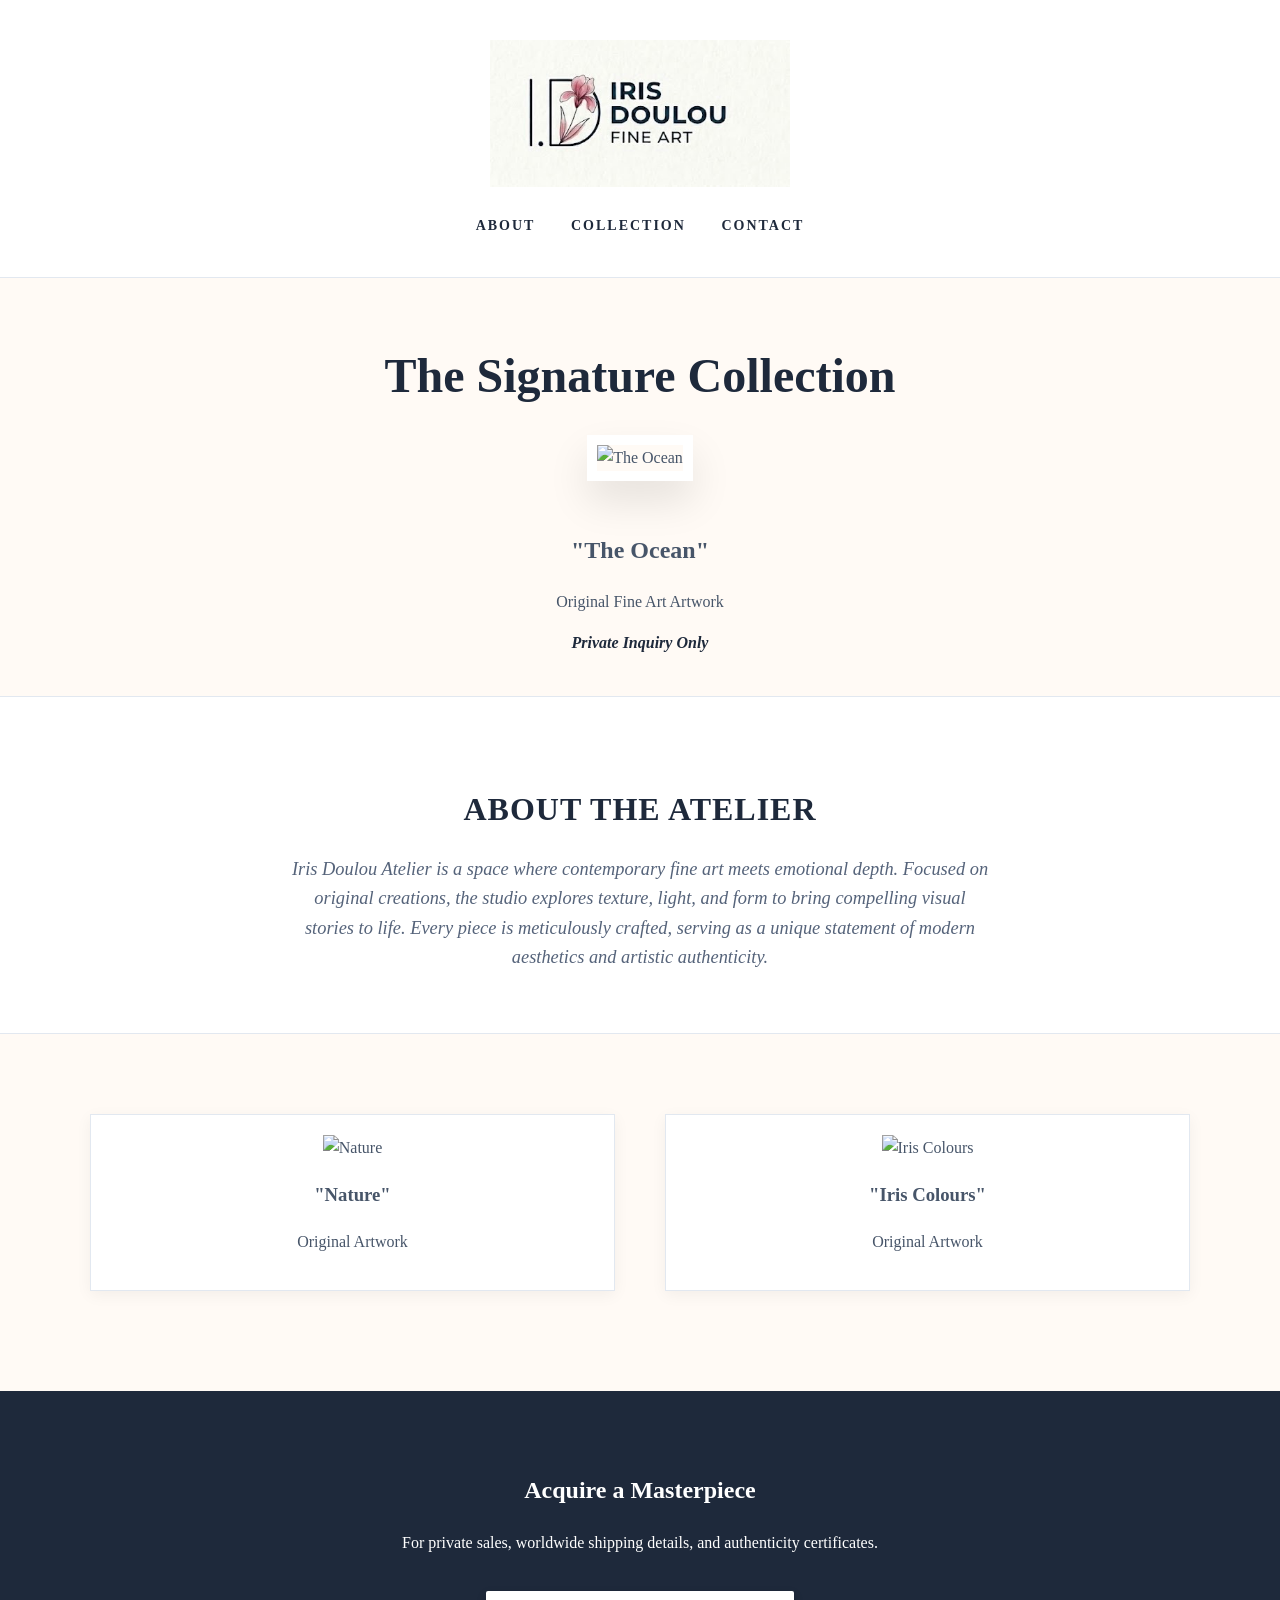
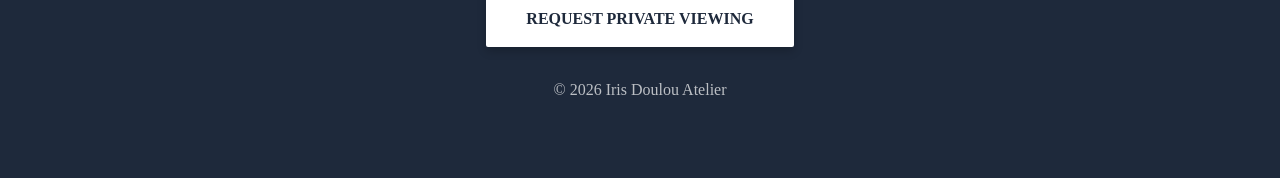
==== index.html @ 0b0228dc "corrected png to jpg" ====
<!DOCTYPE html>
<html lang="en">
<head>
    <meta charset="UTF-8">
    <meta name="viewport" content="width=device-width, initial-scale=1.0">
    <title>Iris Doulou Fine Art | Atelier</title>
    <style>
        :root {
            --navy: #1e293b;
            --ivory: #fffaf5;
            --text: #475569;
        }

        body {
            font-family: 'Georgia', serif;
            background-color: var(--ivory);
            color: var(--text);
            margin: 0;
            line-height: 1.6;
        }

        /* HEADER & LOGO */
        header {
            padding: 40px 20px;
            text-align: center;
            background: white;
            border-bottom: 1px solid #e2e8f0;
        }

        .logo {
            max-width: 300px;
        }

        nav {
            margin-top: 20px;
            text-transform: uppercase;
            letter-spacing: 2px;
            font-size: 14px;
        }

        nav a {
            margin: 0 15px;
            text-decoration: none;
            color: var(--navy);
            font-weight: bold;
        }

        /* MAIN HERO SECTION */
        .hero {
            max-width: 1100px;
            margin: 60px auto 40px auto;
            text-align: center;
            padding: 0 20px;
        }

        .hero h1 {
            font-size: 3rem;
            color: var(--navy);
            margin-bottom: 20px;
        }

        .main-piece {
            width: 100%;
            max-width: 800px;
            box-shadow: 0 20px 40px rgba(0,0,0,0.1);
            border: 10px solid white;
            margin-bottom: 30px;
        }

        /* ABOUT THE ATELIER SECTION */
        .about-section {
            background: white;
            padding: 60px 20px;
            text-align: center;
            border-top: 1px solid #e2e8f0;
            border-bottom: 1px solid #e2e8f0;
        }

        .about-container {
            max-width: 800px;
            margin: 0 auto;
        }

        .about-container h2 {
            font-size: 2rem;
            color: var(--navy);
            margin-bottom: 20px;
            text-transform: uppercase;
            letter-spacing: 1px;
        }

        .about-container p {
            font-size: 1.15rem;
            font-style: italic;
            color: #55637a;
            max-width: 700px;
            margin: 0 auto;
        }

        /* GALLERY SECTION */
        .gallery {
            max-width: 1100px;
            margin: 80px auto;
            display: grid;
            grid-template-columns: repeat(auto-fit, minmax(320px, 1fr));
            gap: 50px;
            padding: 0 20px;
        }

        .gallery-item {
            text-align: center;
            background: white;
            padding: 20px;
            box-shadow: 0 4px 15px rgba(0,0,0,0.05);
            border: 1px solid #e2e8f0;
        }

        .gallery-item img {
            width: 100%;
            max-height: 450px;
            object-fit: contain;
            transition: transform 0.3s ease;
        }

        .gallery-item img:hover {
            transform: scale(1.02);
        }

        .details {
            margin-top: 20px;
        }

        .price-tag {
            font-style: italic;
            color: var(--navy);
            font-weight: bold;
        }

        /* FOOTER */
        footer {
            background: var(--navy);
            color: white;
            padding: 60px 20px;
            text-align: center;
            margin-top: 100px;
        }

        .contact-btn {
            display: inline-block;
            padding: 15px 40px;
            background: white;
            color: var(--navy);
            text-decoration: none;
            font-weight: bold;
            margin-top: 20px;
            border-radius: 2px;
            text-transform: uppercase;
            box-shadow: 0 4px 10px rgba(0,0,0,0.2);
            transition: background 0.2s;
        }

        .contact-btn:hover {
            background: #f1f5f9;
        }

        .footer-copyright {
            margin-top: 30px;
            opacity: 0.7;
        }
    </style>
</head>
<body>

<header>
    <img src="images/logo.jpg" alt="Iris Doulou Fine Art" class="logo">
    <nav>
        <a href="#about">About</a>
        <a href="#collection">Collection</a>
        <a href="#contact">Contact</a>
    </nav>
</header>

<section class="hero">
    <h1>The Signature Collection</h1>
    <img src="main-blue.jpg" alt="The Ocean" class="main-piece">
    <div class="details">
        <h2>"The Ocean"</h2>
        <p>Original Fine Art Artwork</p>
        <p class="price-tag">Private Inquiry Only</p>
    </div>
</section>

<section class="about-section" id="about">
    <div class="about-container">
        <h2>About the Atelier</h2>
        <p>Iris Doulou Atelier is a space where contemporary fine art meets emotional depth. Focused on original creations, the studio explores texture, light, and form to bring compelling visual stories to life. Every piece is meticulously crafted, serving as a unique statement of modern aesthetics and artistic authenticity.</p>
    </div>
</section>

<section class="gallery" id="collection">
    <div class="gallery-item">
        <img src="red-butterfly.jpg" alt="Nature">
        <div class="details">
            <h3>"Nature"</h3>
            <p>Original Artwork</p>
        </div>
    </div>

    <div class="gallery-item">
        <img src="triptych.jpg" alt="Iris Colours">
        <div class="details">
            <h3>"Iris Colours"</h3>
            <p>Original Artwork</p>
        </div>
    </div>
</section>

<footer id="contact">
    <h2>Acquire a Masterpiece</h2>
    <p>For private sales, worldwide shipping details, and authenticity certificates.</p>
    <a href="mailto:Doulou.iris@gmail.com?subject=Private%20Viewing%20Request&body=Hello%20Iris,%20I%20am%20interested%20in%20your%20artwork." class="contact-btn">Request Private Viewing</a>
    <p class="footer-copyright">© 2026 Iris Doulou Atelier</p>
</footer>

</body>
</html>
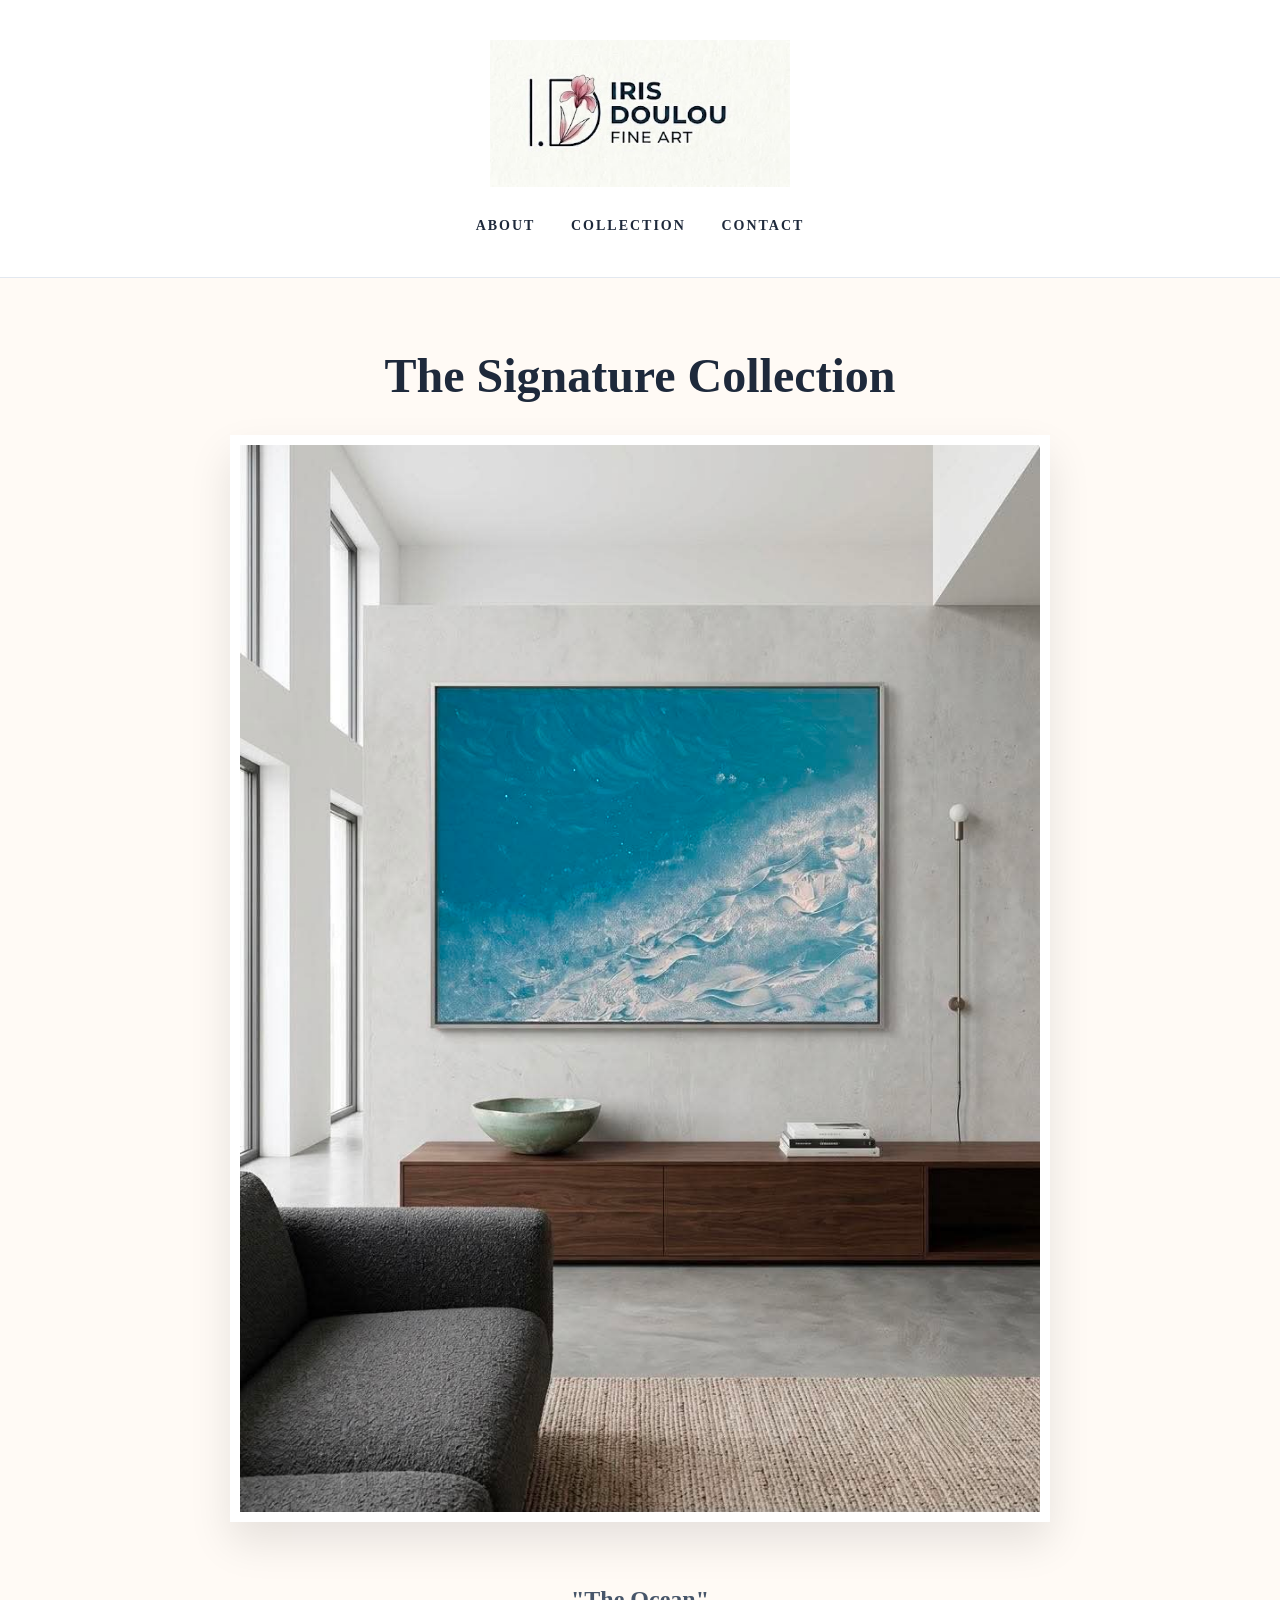
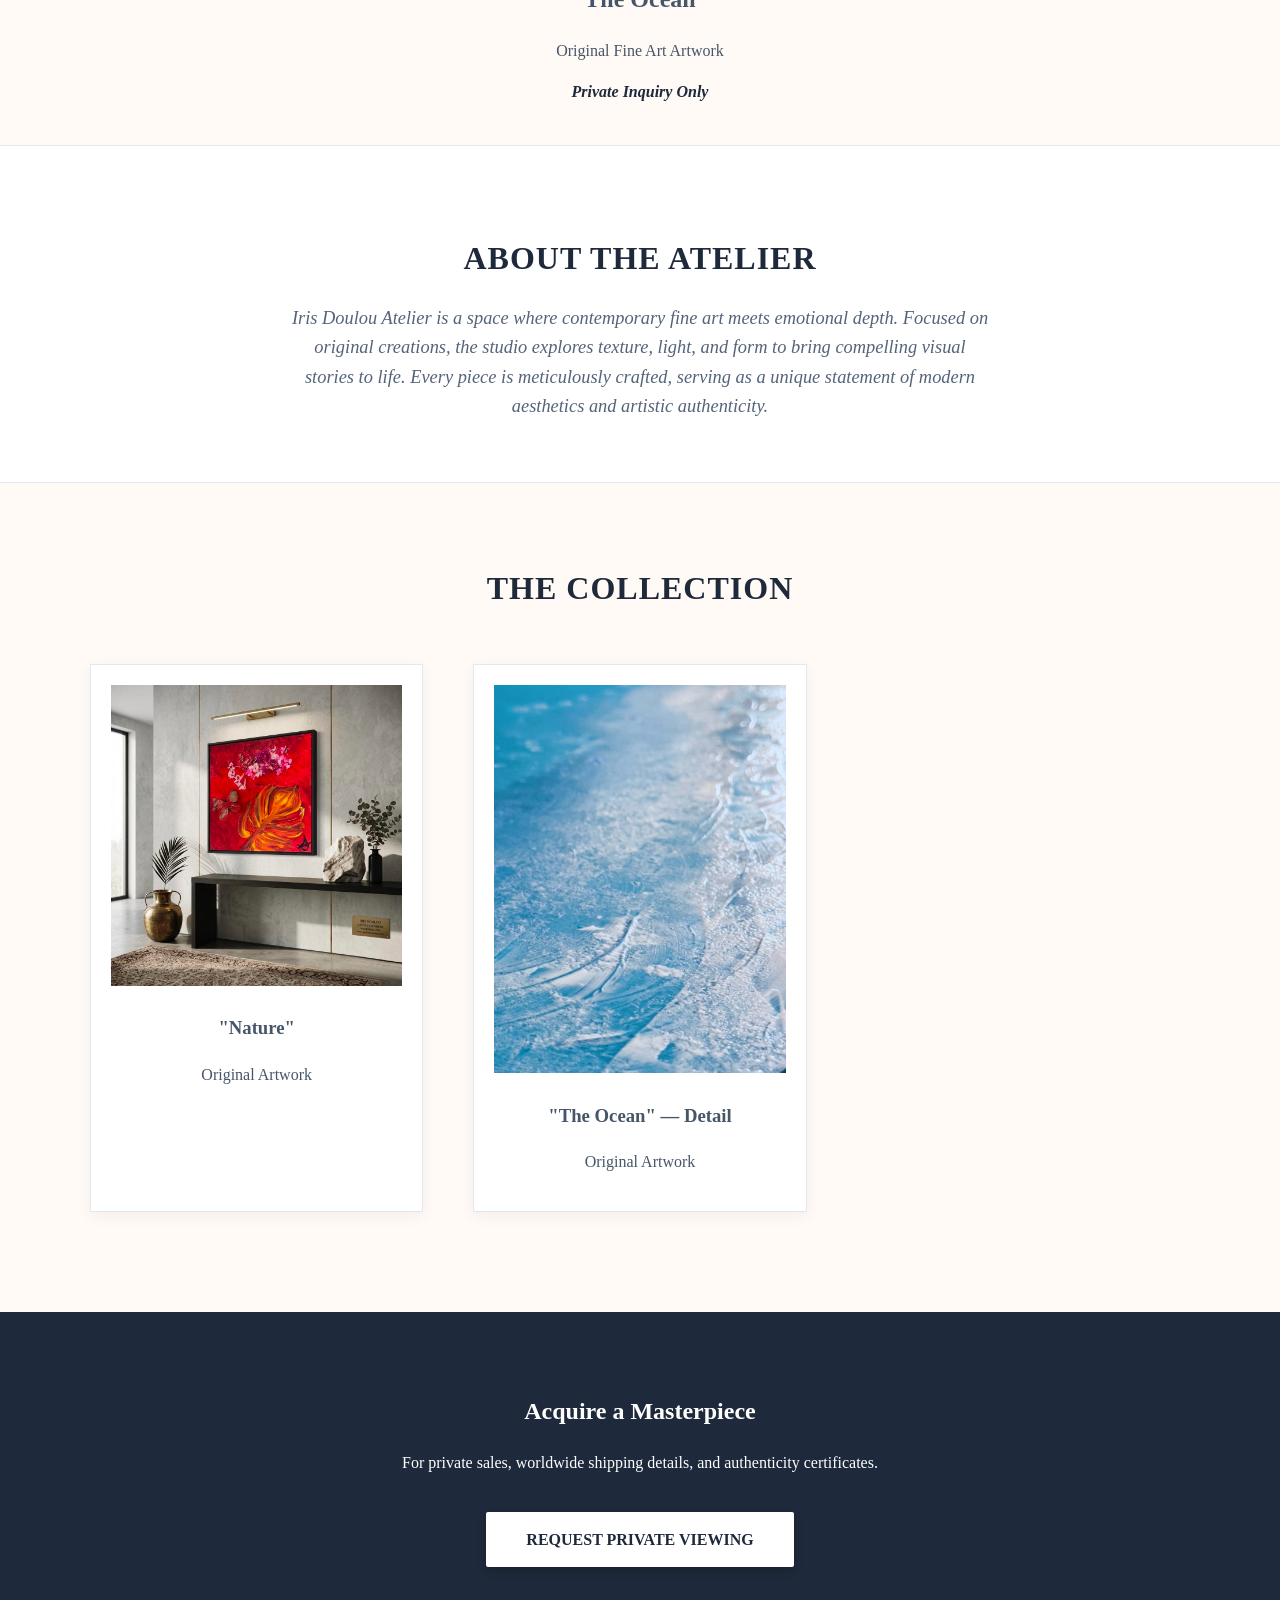
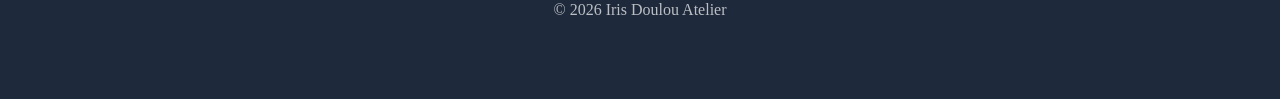
==== commit 959fcdd9: "Wire artwork into page and improve markup - Use real photos: hero (The Ocean, styled shot) + gallery" ====
--- a/index.html
+++ b/index.html
@@ -4,6 +4,22 @@
     <meta charset="UTF-8">
     <meta name="viewport" content="width=device-width, initial-scale=1.0">
     <title>Iris Doulou Fine Art | Atelier</title>
+
+    <meta name="description" content="Iris Doulou Atelier — original contemporary fine art by painter Iris Doulou. Texture, light, and form in unique, collectible paintings. Private viewings by inquiry.">
+    <link rel="canonical" href="https://irisdoulouatelier.com/">
+    <link rel="icon" href="data:image/svg+xml,<svg xmlns='http://www.w3.org/2000/svg' viewBox='0 0 32 32'><rect width='32' height='32' fill='%231e293b'/><text x='16' y='23' font-family='Georgia,serif' font-size='20' fill='%23fffaf5' text-anchor='middle'>I</text></svg>">
+
+    <!-- Open Graph / social link previews -->
+    <meta property="og:type" content="website">
+    <meta property="og:title" content="Iris Doulou Fine Art | Atelier">
+    <meta property="og:description" content="Original contemporary fine art by painter Iris Doulou. Private viewings by inquiry.">
+    <meta property="og:url" content="https://irisdoulouatelier.com/">
+    <meta property="og:image" content="https://irisdoulouatelier.com/images/main-blue.jpg">
+    <meta name="twitter:card" content="summary_large_image">
+    <meta name="twitter:title" content="Iris Doulou Fine Art | Atelier">
+    <meta name="twitter:description" content="Original contemporary fine art by painter Iris Doulou. Private viewings by inquiry.">
+    <meta name="twitter:image" content="https://irisdoulouatelier.com/images/main-blue.jpg">
+
     <style>
         :root {
             --navy: #1e293b;
@@ -29,6 +45,7 @@
 
         .logo {
             max-width: 300px;
+            height: auto;
         }
 
         nav {
@@ -43,6 +60,17 @@
             text-decoration: none;
             color: var(--navy);
             font-weight: bold;
+        }
+
+        nav a:hover,
+        nav a:focus-visible {
+            color: #0f172a;
+            text-decoration: underline;
+        }
+
+        nav a:focus-visible {
+            outline: 2px solid var(--navy);
+            outline-offset: 4px;
         }
 
         /* MAIN HERO SECTION */
@@ -54,7 +82,7 @@
         }
 
         .hero h1 {
-            font-size: 3rem;
+            font-size: clamp(2rem, 6vw + 0.5rem, 3rem);
             color: var(--navy);
             margin-bottom: 20px;
         }
@@ -62,6 +90,7 @@
         .main-piece {
             width: 100%;
             max-width: 800px;
+            height: auto;
             box-shadow: 0 20px 40px rgba(0,0,0,0.1);
             border: 10px solid white;
             margin-bottom: 30px;
@@ -102,9 +131,19 @@
             max-width: 1100px;
             margin: 80px auto;
             display: grid;
-            grid-template-columns: repeat(auto-fit, minmax(320px, 1fr));
+            grid-template-columns: repeat(auto-fit, minmax(min(320px, 100%), 1fr));
             gap: 50px;
             padding: 0 20px;
+        }
+
+        .section-heading {
+            grid-column: 1 / -1;
+            margin: 0;
+            font-size: 2rem;
+            color: var(--navy);
+            text-transform: uppercase;
+            letter-spacing: 1px;
+            text-align: center;
         }
 
         .gallery-item {
@@ -117,6 +156,7 @@
 
         .gallery-item img {
             width: 100%;
+            height: auto;
             max-height: 450px;
             object-fit: contain;
             transition: transform 0.3s ease;
@@ -163,6 +203,12 @@
             background: #f1f5f9;
         }
 
+        .contact-btn:focus-visible {
+            outline: 3px solid #fff;
+            outline-offset: 3px;
+            background: #f1f5f9;
+        }
+
         .footer-copyright {
             margin-top: 30px;
             opacity: 0.7;
@@ -172,7 +218,7 @@
 <body>
 
 <header>
-    <img src="images/logo.jpg" alt="Iris Doulou Fine Art" class="logo">
+    <img src="images/logo.jpg" alt="Iris Doulou Fine Art" class="logo" width="430" height="211">
     <nav>
         <a href="#about">About</a>
         <a href="#collection">Collection</a>
@@ -182,7 +228,7 @@
 
 <section class="hero">
     <h1>The Signature Collection</h1>
-    <img src="main-blue.jpg" alt="The Ocean" class="main-piece">
+    <img src="images/main-blue.jpg" alt="'The Ocean' — abstract blue-and-white seascape painting shown on a wall" class="main-piece" fetchpriority="high" width="896" height="1195">
     <div class="details">
         <h2>"The Ocean"</h2>
         <p>Original Fine Art Artwork</p>
@@ -198,8 +244,9 @@
 </section>
 
 <section class="gallery" id="collection">
+    <h2 class="section-heading">The Collection</h2>
     <div class="gallery-item">
-        <img src="red-butterfly.jpg" alt="Nature">
+        <img src="images/red-butterfly.jpg" alt="'Nature' — red mixed-media painting with a butterfly and an orange leaf" loading="lazy" width="1008" height="1042">
         <div class="details">
             <h3>"Nature"</h3>
             <p>Original Artwork</p>
@@ -207,9 +254,9 @@
     </div>
 
     <div class="gallery-item">
-        <img src="triptych.jpg" alt="Iris Colours">
+        <img src="images/ocean-detail.jpg" alt="Close-up of 'The Ocean' showing blue and white textured brushwork" loading="lazy" width="1536" height="2048">
         <div class="details">
-            <h3>"Iris Colours"</h3>
+            <h3>"The Ocean" — Detail</h3>
             <p>Original Artwork</p>
         </div>
     </div>
@@ -218,7 +265,7 @@
 <footer id="contact">
     <h2>Acquire a Masterpiece</h2>
     <p>For private sales, worldwide shipping details, and authenticity certificates.</p>
-    <a href="mailto:Doulou.iris@gmail.com?subject=Private%20Viewing%20Request&body=Hello%20Iris,%20I%20am%20interested%20in%20your%20artwork." class="contact-btn">Request Private Viewing</a>
+    <a href="mailto:Doulou.iris@gmail.com?subject=Private%20Viewing%20Request&amp;body=Hello%20Iris,%20I%20am%20interested%20in%20your%20artwork." class="contact-btn">Request Private Viewing</a>
     <p class="footer-copyright">© 2026 Iris Doulou Atelier</p>
 </footer>
 
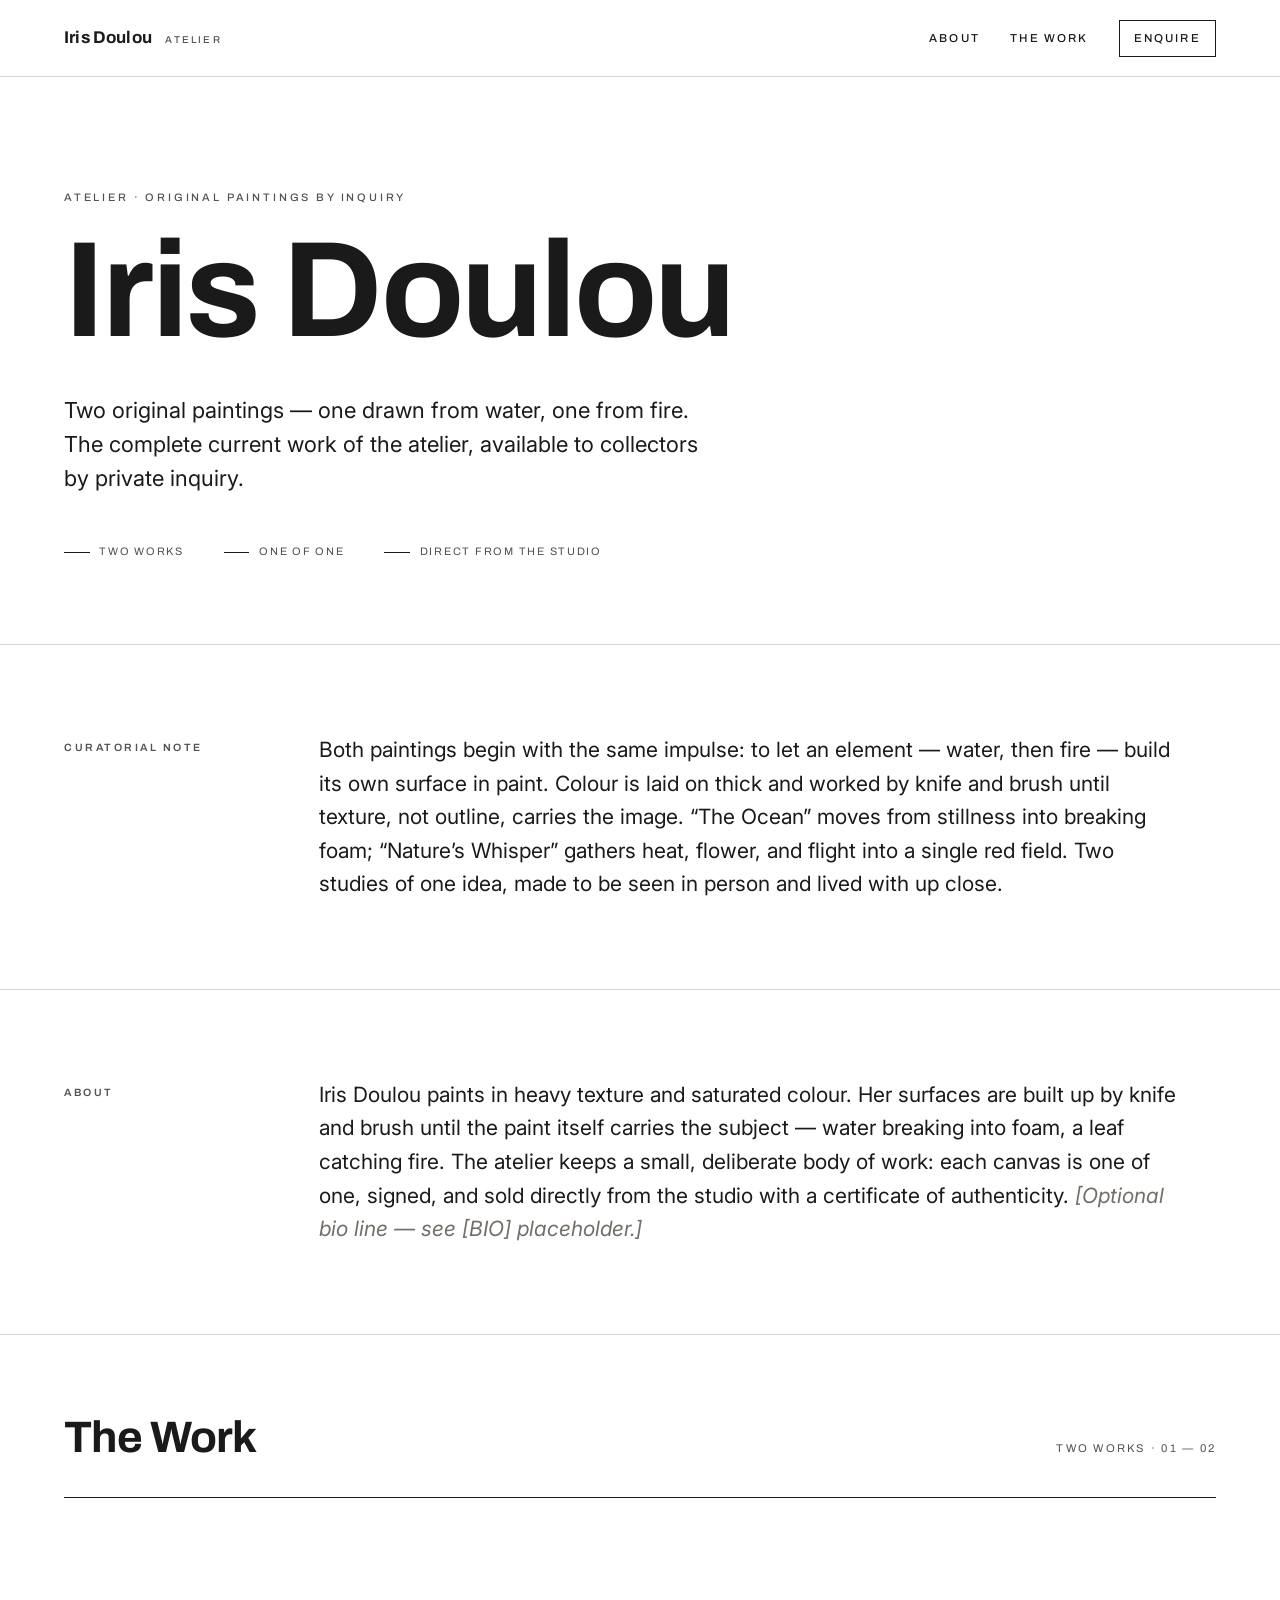
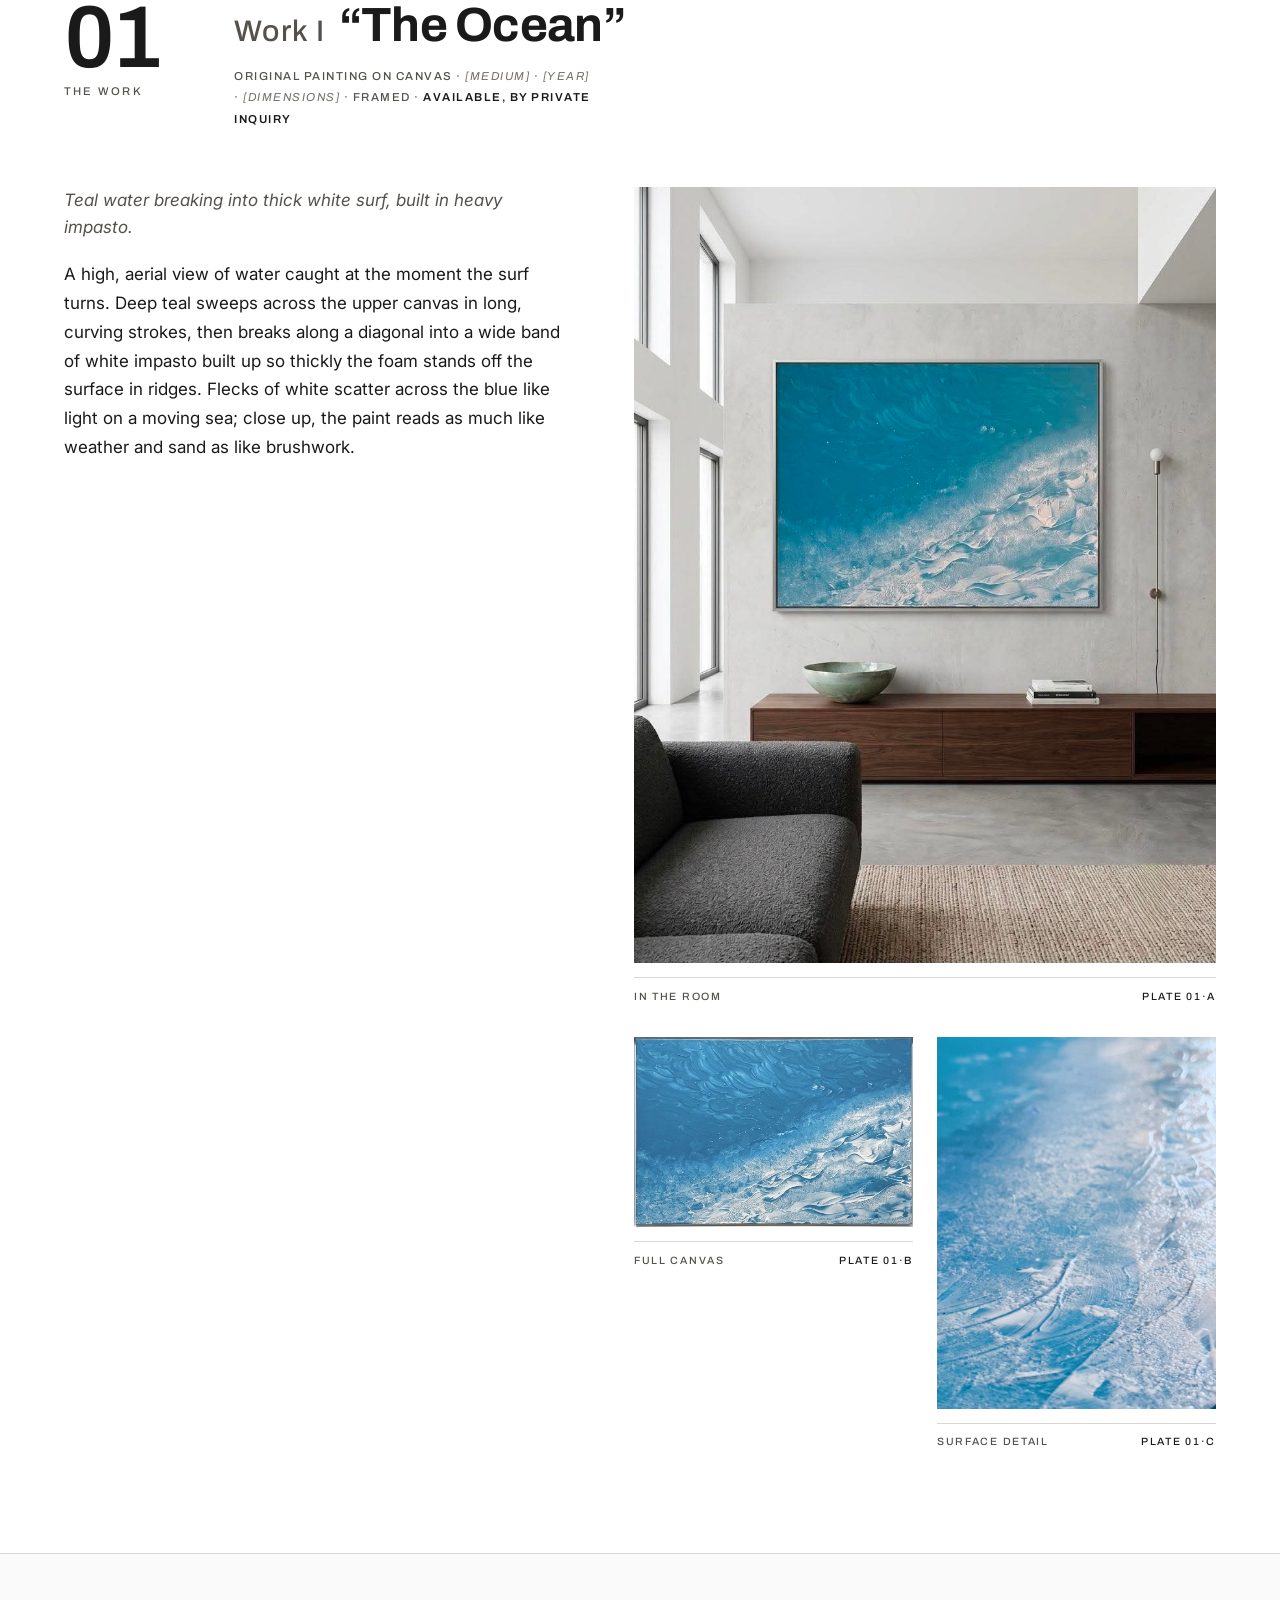
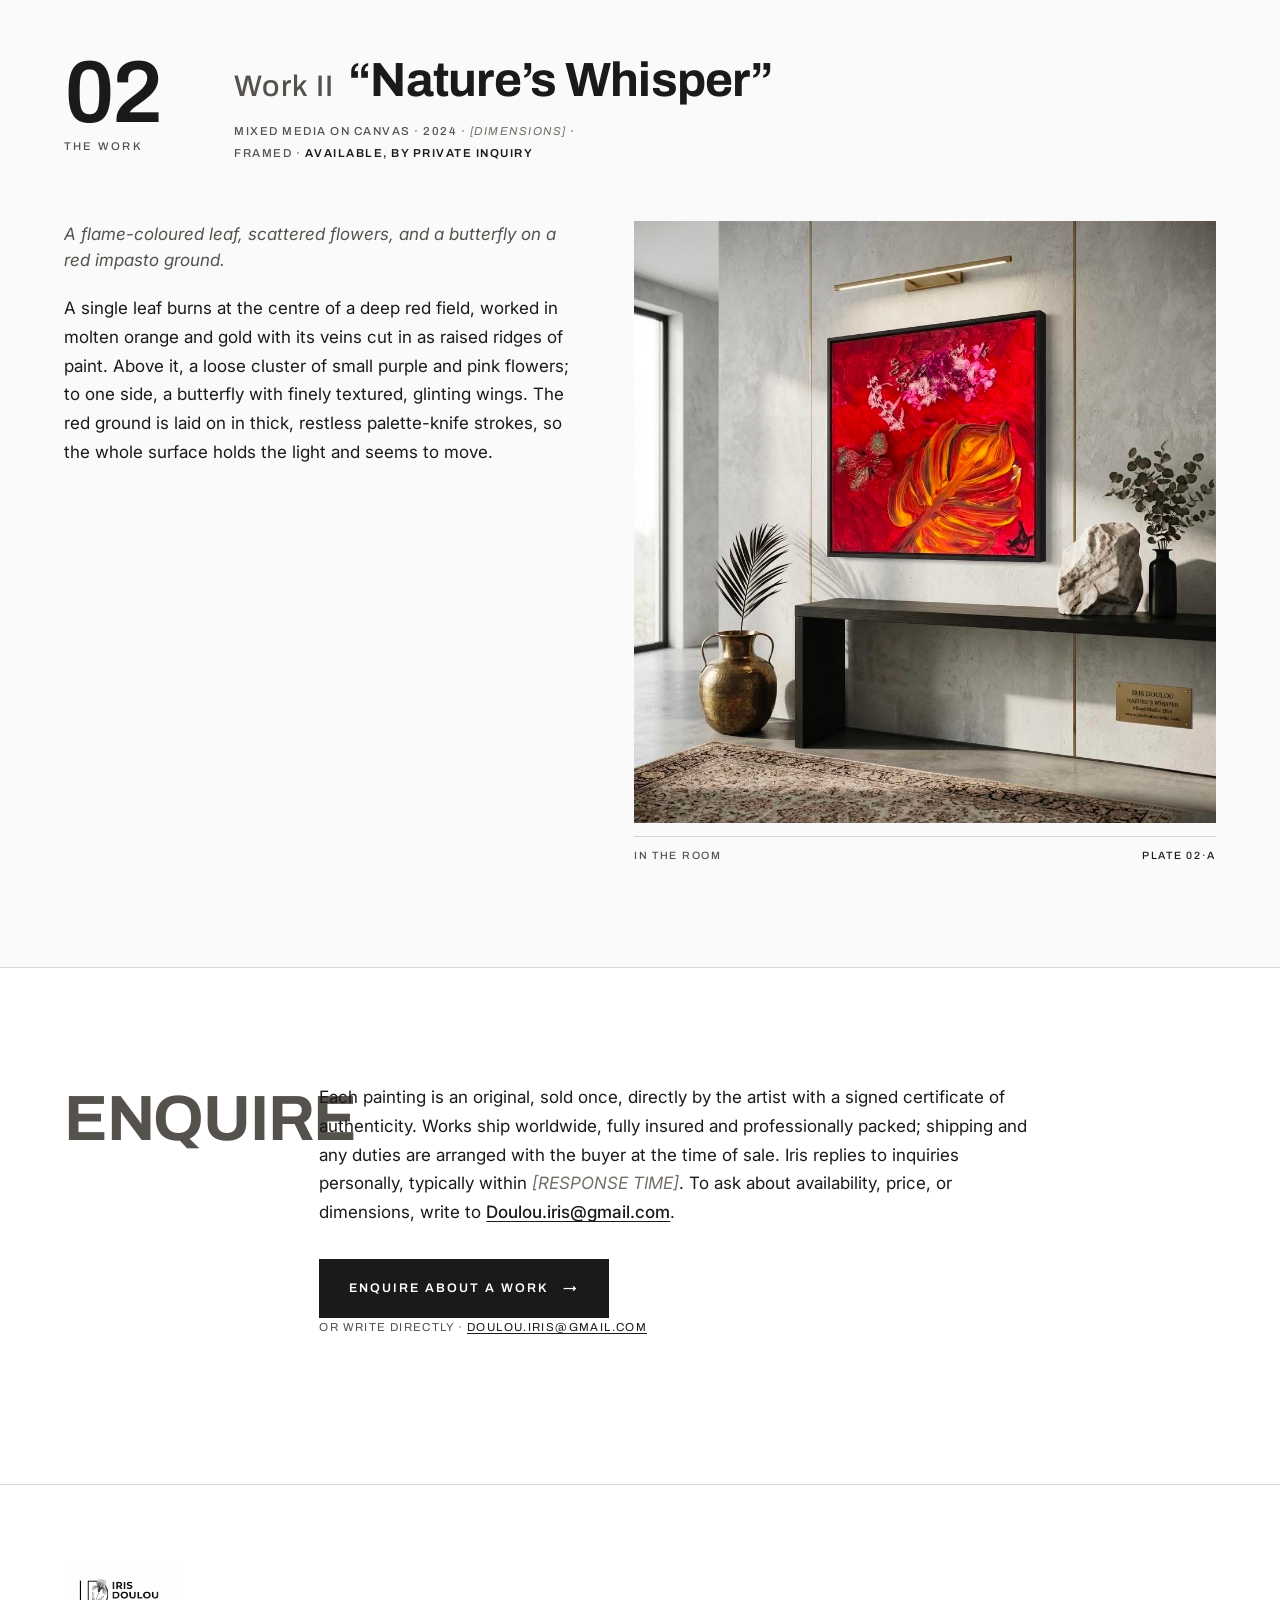
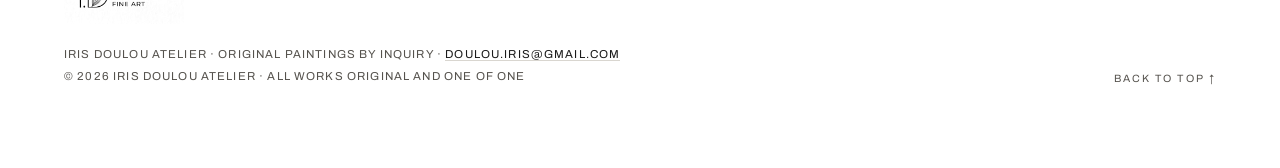
==== commit 588758a0: "gave more structure to index.html" ====
--- a/index.html
+++ b/index.html
@@ -1,272 +1,687 @@
 <!DOCTYPE html>
 <html lang="en">
 <head>
-    <meta charset="UTF-8">
-    <meta name="viewport" content="width=device-width, initial-scale=1.0">
-    <title>Iris Doulou Fine Art | Atelier</title>
-
-    <meta name="description" content="Iris Doulou Atelier — original contemporary fine art by painter Iris Doulou. Texture, light, and form in unique, collectible paintings. Private viewings by inquiry.">
-    <link rel="canonical" href="https://irisdoulouatelier.com/">
-    <link rel="icon" href="data:image/svg+xml,<svg xmlns='http://www.w3.org/2000/svg' viewBox='0 0 32 32'><rect width='32' height='32' fill='%231e293b'/><text x='16' y='23' font-family='Georgia,serif' font-size='20' fill='%23fffaf5' text-anchor='middle'>I</text></svg>">
-
-    <!-- Open Graph / social link previews -->
-    <meta property="og:type" content="website">
-    <meta property="og:title" content="Iris Doulou Fine Art | Atelier">
-    <meta property="og:description" content="Original contemporary fine art by painter Iris Doulou. Private viewings by inquiry.">
-    <meta property="og:url" content="https://irisdoulouatelier.com/">
-    <meta property="og:image" content="https://irisdoulouatelier.com/images/main-blue.jpg">
-    <meta name="twitter:card" content="summary_large_image">
-    <meta name="twitter:title" content="Iris Doulou Fine Art | Atelier">
-    <meta name="twitter:description" content="Original contemporary fine art by painter Iris Doulou. Private viewings by inquiry.">
-    <meta name="twitter:image" content="https://irisdoulouatelier.com/images/main-blue.jpg">
-
-    <style>
-        :root {
-            --navy: #1e293b;
-            --ivory: #fffaf5;
-            --text: #475569;
-        }
-
-        body {
-            font-family: 'Georgia', serif;
-            background-color: var(--ivory);
-            color: var(--text);
-            margin: 0;
-            line-height: 1.6;
-        }
-
-        /* HEADER & LOGO */
-        header {
-            padding: 40px 20px;
-            text-align: center;
-            background: white;
-            border-bottom: 1px solid #e2e8f0;
-        }
-
-        .logo {
-            max-width: 300px;
-            height: auto;
-        }
-
-        nav {
-            margin-top: 20px;
-            text-transform: uppercase;
-            letter-spacing: 2px;
-            font-size: 14px;
-        }
-
-        nav a {
-            margin: 0 15px;
-            text-decoration: none;
-            color: var(--navy);
-            font-weight: bold;
-        }
-
-        nav a:hover,
-        nav a:focus-visible {
-            color: #0f172a;
-            text-decoration: underline;
-        }
-
-        nav a:focus-visible {
-            outline: 2px solid var(--navy);
-            outline-offset: 4px;
-        }
-
-        /* MAIN HERO SECTION */
-        .hero {
-            max-width: 1100px;
-            margin: 60px auto 40px auto;
-            text-align: center;
-            padding: 0 20px;
-        }
-
-        .hero h1 {
-            font-size: clamp(2rem, 6vw + 0.5rem, 3rem);
-            color: var(--navy);
-            margin-bottom: 20px;
-        }
-
-        .main-piece {
-            width: 100%;
-            max-width: 800px;
-            height: auto;
-            box-shadow: 0 20px 40px rgba(0,0,0,0.1);
-            border: 10px solid white;
-            margin-bottom: 30px;
-        }
-
-        /* ABOUT THE ATELIER SECTION */
-        .about-section {
-            background: white;
-            padding: 60px 20px;
-            text-align: center;
-            border-top: 1px solid #e2e8f0;
-            border-bottom: 1px solid #e2e8f0;
-        }
-
-        .about-container {
-            max-width: 800px;
-            margin: 0 auto;
-        }
-
-        .about-container h2 {
-            font-size: 2rem;
-            color: var(--navy);
-            margin-bottom: 20px;
-            text-transform: uppercase;
-            letter-spacing: 1px;
-        }
-
-        .about-container p {
-            font-size: 1.15rem;
-            font-style: italic;
-            color: #55637a;
-            max-width: 700px;
-            margin: 0 auto;
-        }
-
-        /* GALLERY SECTION */
-        .gallery {
-            max-width: 1100px;
-            margin: 80px auto;
-            display: grid;
-            grid-template-columns: repeat(auto-fit, minmax(min(320px, 100%), 1fr));
-            gap: 50px;
-            padding: 0 20px;
-        }
-
-        .section-heading {
-            grid-column: 1 / -1;
-            margin: 0;
-            font-size: 2rem;
-            color: var(--navy);
-            text-transform: uppercase;
-            letter-spacing: 1px;
-            text-align: center;
-        }
-
-        .gallery-item {
-            text-align: center;
-            background: white;
-            padding: 20px;
-            box-shadow: 0 4px 15px rgba(0,0,0,0.05);
-            border: 1px solid #e2e8f0;
-        }
-
-        .gallery-item img {
-            width: 100%;
-            height: auto;
-            max-height: 450px;
-            object-fit: contain;
-            transition: transform 0.3s ease;
-        }
-
-        .gallery-item img:hover {
-            transform: scale(1.02);
-        }
-
-        .details {
-            margin-top: 20px;
-        }
-
-        .price-tag {
-            font-style: italic;
-            color: var(--navy);
-            font-weight: bold;
-        }
-
-        /* FOOTER */
-        footer {
-            background: var(--navy);
-            color: white;
-            padding: 60px 20px;
-            text-align: center;
-            margin-top: 100px;
-        }
-
-        .contact-btn {
-            display: inline-block;
-            padding: 15px 40px;
-            background: white;
-            color: var(--navy);
-            text-decoration: none;
-            font-weight: bold;
-            margin-top: 20px;
-            border-radius: 2px;
-            text-transform: uppercase;
-            box-shadow: 0 4px 10px rgba(0,0,0,0.2);
-            transition: background 0.2s;
-        }
-
-        .contact-btn:hover {
-            background: #f1f5f9;
-        }
-
-        .contact-btn:focus-visible {
-            outline: 3px solid #fff;
-            outline-offset: 3px;
-            background: #f1f5f9;
-        }
-
-        .footer-copyright {
-            margin-top: 30px;
-            opacity: 0.7;
-        }
-    </style>
+<meta charset="utf-8">
+<meta name="viewport" content="width=device-width, initial-scale=1">
+<title>Iris Doulou — Atelier · Original Paintings by Inquiry</title>
+<meta name="description" content="Original paintings by Iris Doulou: &quot;The Ocean,&quot; a textured blue-and-white abstract seascape, and &quot;Nature's Whisper,&quot; a red mixed-media canvas (2024). Two one-of-a-kind works, available to collectors by private inquiry.">
+<link rel="preconnect" href="https://fonts.googleapis.com">
+<link rel="preconnect" href="https://fonts.gstatic.com" crossorigin>
+<link href="https://fonts.googleapis.com/css2?family=Archivo:wght@400;500;600;700&family=Inter:wght@400;500&display=swap" rel="stylesheet">
+<style>
+  :root{
+    --paper:#ffffff;
+    --tint:#fafafa;
+    --ink:#1a1a1a;        /* primary text on paper/tint */
+    --ink-soft:#55524d;   /* secondary text — AA on white & #fafafa */
+    --token:#736e68;      /* bracketed [TOKENS] — AA on white (5.05:1) & #fafafa tint (4.84:1) */
+    --rule:#d9d6d0;       /* hairline rules (non-text) */
+    --rule-strong:#1a1a1a;
+    --measure:66ch;
+    --sans:"Archivo", "Helvetica Neue", Helvetica, Arial, system-ui, sans-serif;
+    --prose:"Inter", system-ui, -apple-system, "Segoe UI", Roboto, Helvetica, Arial, sans-serif;
+  }
+
+  *,*::before,*::after{box-sizing:border-box}
+
+  html{
+    scroll-behavior:smooth;
+    -webkit-text-size-adjust:100%;
+    scroll-padding-top:5.5rem;
+  }
+
+  body{
+    margin:0;
+    background:var(--paper);
+    color:var(--ink);
+    font-family:var(--prose);
+    font-size:clamp(1rem,0.96rem + 0.2vw,1.0625rem);
+    line-height:1.65;
+    font-feature-settings:"kern" 1, "liga" 1;
+    -webkit-font-smoothing:antialiased;
+    text-rendering:optimizeLegibility;
+    overflow-x:hidden;
+  }
+
+  /* ---- layout shell: asymmetric, left-aligned ---- */
+  .wrap{
+    width:100%;
+    max-width:1280px;
+    margin-inline:auto;
+    padding-inline:clamp(1.25rem,5vw,4.5rem);
+  }
+
+  /* ---- skip link ---- */
+  .skip{
+    position:absolute;
+    left:-9999px;
+    top:0;
+    background:var(--ink);
+    color:#fff;
+    padding:.7rem 1.1rem;
+    z-index:100;
+    font-family:var(--sans);
+    font-size:.8rem;
+    letter-spacing:.06em;
+    text-decoration:none;
+  }
+  .skip:focus{left:1rem;top:1rem}
+
+  /* ---- focus visibility ---- */
+  a:focus-visible,
+  button:focus-visible{
+    outline:2px solid var(--ink);
+    outline-offset:3px;
+    border-radius:1px;
+  }
+
+  /* =========================================================
+     HEADER / NAV
+     ========================================================= */
+  .site-head{
+    position:sticky;
+    top:0;
+    z-index:50;
+    background:rgba(255,255,255,0.92);
+    backdrop-filter:saturate(140%) blur(6px);
+    border-bottom:1px solid var(--rule);
+  }
+  .site-head__inner{
+    display:flex;
+    align-items:center;
+    justify-content:space-between;
+    gap:1.5rem;
+    min-height:4.75rem;
+  }
+  .brand{
+    display:flex;
+    align-items:baseline;
+    gap:.85rem;
+    text-decoration:none;
+    color:var(--ink);
+  }
+  .brand__name{
+    font-family:var(--sans);
+    font-weight:700;
+    font-size:1.0625rem;
+    letter-spacing:.01em;
+  }
+  .brand__sub{
+    font-family:var(--sans);
+    font-weight:500;
+    font-size:.62rem;
+    letter-spacing:.22em;
+    text-transform:uppercase;
+    color:var(--ink-soft);
+  }
+  @media (max-width:560px){ .brand__sub{display:none} }
+
+  .nav{
+    display:flex;
+    align-items:center;
+    gap:clamp(1rem,2.4vw,2.25rem);
+    font-family:var(--sans);
+  }
+  .nav a{
+    color:var(--ink);
+    text-decoration:none;
+    font-size:.72rem;
+    font-weight:500;
+    letter-spacing:.18em;
+    text-transform:uppercase;
+    padding:.35rem 0;
+    position:relative;
+  }
+  .nav a::after{
+    content:"";
+    position:absolute;
+    left:0;right:0;bottom:-2px;
+    height:1px;
+    background:var(--ink);
+    transform:scaleX(0);
+    transform-origin:left;
+    transition:transform .28s ease;
+  }
+  .nav a:hover::after,
+  .nav a:focus-visible::after{transform:scaleX(1)}
+  .nav a.nav--cta{
+    border:1px solid var(--ink);
+    padding:.5rem .9rem;
+  }
+  .nav a.nav--cta::after{display:none}
+  .nav a.nav--cta:hover,
+  .nav a.nav--cta:focus-visible{
+    background:var(--ink);
+    color:#fff;
+  }
+  @media (max-width:430px){
+    .nav{gap:.9rem}
+    .nav a:not(.nav--cta){display:none}
+  }
+
+  /* =========================================================
+     HERO
+     ========================================================= */
+  .hero{
+    padding-top:clamp(3.5rem,9vw,7rem);
+    padding-bottom:clamp(2.5rem,6vw,4.5rem);
+    border-bottom:1px solid var(--rule);
+  }
+  .hero__kicker{
+    font-family:var(--sans);
+    font-size:.68rem;
+    font-weight:500;
+    letter-spacing:.26em;
+    text-transform:uppercase;
+    color:var(--ink-soft);
+    margin:0 0 1.4rem;
+  }
+  h1{
+    font-family:var(--sans);
+    font-weight:700;
+    font-size:clamp(3rem,11vw,8.5rem);
+    line-height:.92;
+    letter-spacing:-.02em;
+    margin:0;
+    max-width:14ch;
+  }
+  .hero__sub{
+    font-size:clamp(1.0625rem,1rem + 0.5vw,1.375rem);
+    line-height:1.55;
+    color:var(--ink);
+    max-width:46ch;
+    margin:clamp(1.6rem,4vw,2.4rem) 0 0;
+    font-weight:400;
+  }
+  .hero__meta{
+    margin-top:clamp(2rem,5vw,3rem);
+    display:flex;
+    flex-wrap:wrap;
+    gap:1rem 2.5rem;
+    font-family:var(--sans);
+    font-size:.68rem;
+    letter-spacing:.16em;
+    text-transform:uppercase;
+    color:var(--ink-soft);
+  }
+  .hero__meta span{display:inline-flex;gap:.6rem;align-items:center}
+  .hero__meta span::before{
+    content:"";
+    width:1.6rem;height:1px;background:var(--rule-strong);display:inline-block;
+  }
+
+  /* =========================================================
+     CURATORIAL NOTE / ABOUT (shared two-column label grid)
+     ========================================================= */
+  .note{
+    padding-block:clamp(3rem,7vw,5.5rem);
+    border-bottom:1px solid var(--rule);
+  }
+  .note__grid{
+    display:grid;
+    grid-template-columns:minmax(0,1fr);
+    gap:clamp(1.5rem,4vw,3rem);
+  }
+  @media (min-width:760px){
+    .note__grid{grid-template-columns:minmax(8rem,18%) minmax(0,1fr)}
+  }
+  .label{
+    font-family:var(--sans);
+    font-size:.66rem;
+    font-weight:600;
+    letter-spacing:.24em;
+    text-transform:uppercase;
+    color:var(--ink-soft);
+    margin:0;
+    padding-top:.4rem;
+  }
+  .note__body p{
+    font-size:clamp(1.0625rem,1rem + 0.45vw,1.3125rem);
+    line-height:1.6;
+    max-width:var(--measure);
+    margin:0 0 1.1rem;
+    color:var(--ink);
+  }
+  .note__body p:last-child{margin-bottom:0}
+
+  /* =========================================================
+     THE WORK
+     ========================================================= */
+  .section-head{
+    display:flex;
+    align-items:baseline;
+    justify-content:space-between;
+    gap:1rem;
+    padding-block:clamp(3rem,7vw,5rem) clamp(1.5rem,3vw,2.5rem);
+    border-bottom:1px solid var(--rule-strong);
+    flex-wrap:wrap;
+  }
+  .section-head h2{
+    font-family:var(--sans);
+    font-weight:700;
+    font-size:clamp(1.75rem,4vw,2.75rem);
+    letter-spacing:-.015em;
+    line-height:1;
+    margin:0;
+  }
+  .section-head__count{
+    font-family:var(--sans);
+    font-size:.7rem;
+    letter-spacing:.2em;
+    text-transform:uppercase;
+    color:var(--ink-soft);
+  }
+
+  .work{
+    padding-block:clamp(3.5rem,8vw,7rem);
+    border-bottom:1px solid var(--rule);
+  }
+  .work:nth-of-type(even){background:var(--tint)}
+
+  /* row 1: index numeral + title block */
+  .work__head{
+    display:grid;
+    grid-template-columns:minmax(0,1fr);
+    gap:clamp(.75rem,3vw,2rem);
+    align-items:start;
+    margin-bottom:clamp(2rem,5vw,3.5rem);
+  }
+  @media (min-width:760px){
+    .work__head{grid-template-columns:minmax(6rem,12%) minmax(0,1fr)}
+  }
+  .work__num{
+    font-family:var(--sans);
+    font-weight:600;
+    font-size:clamp(2.75rem,8vw,5.5rem);
+    line-height:.85;
+    letter-spacing:-.03em;
+    color:var(--ink);
+    font-feature-settings:"tnum" 1;
+    margin:0;
+  }
+  .work__num small{
+    display:block;
+    font-size:.7rem;
+    font-weight:500;
+    letter-spacing:.2em;
+    color:var(--ink-soft);
+    margin-top:.7rem;
+    text-transform:uppercase;
+  }
+  .work__titleblock h3{
+    font-family:var(--sans);
+    font-weight:700;
+    font-size:clamp(1.5rem,4.5vw,3rem);
+    line-height:1.02;
+    letter-spacing:-.015em;
+    margin:0 0 1rem;
+  }
+  .work__titleblock h3 .roman{
+    color:var(--ink-soft);
+    font-weight:500;
+    font-size:.62em;
+    letter-spacing:.04em;
+    margin-right:.45em;
+  }
+  .data{
+    font-family:var(--sans);
+    font-size:.72rem;
+    font-weight:500;
+    letter-spacing:.13em;
+    text-transform:uppercase;
+    color:var(--ink-soft);
+    line-height:1.9;
+    margin:0;
+    max-width:52ch;
+  }
+  .data .avail{color:var(--ink);font-weight:600}
+
+  /* body: text + figures, asymmetric */
+  .work__body{
+    display:grid;
+    grid-template-columns:minmax(0,1fr);
+    gap:clamp(2rem,5vw,4rem);
+  }
+  @media (min-width:900px){
+    .work__body{grid-template-columns:minmax(0,1fr) minmax(0,1.15fr)}
+  }
+  .work__text .caption{
+    font-style:italic;
+    color:var(--ink-soft);
+    font-size:1.0625rem;
+    margin:0 0 1.25rem;
+    max-width:50ch;
+    line-height:1.55;
+  }
+  .work__text p.desc{
+    margin:0;
+    max-width:var(--measure);
+    color:var(--ink);
+    line-height:1.7;
+  }
+
+  figure{margin:0}
+  .work-fig{
+    display:flex;
+    flex-direction:column;
+    gap:clamp(1.25rem,3vw,2rem);
+  }
+  .work-fig img{
+    display:block;
+    width:100%;
+    height:auto;
+    background:var(--tint);
+  }
+  .work:nth-of-type(even) .work-fig img{background:#fff}
+  figcaption{
+    font-family:var(--sans);
+    font-size:.66rem;
+    font-weight:500;
+    letter-spacing:.16em;
+    text-transform:uppercase;
+    color:var(--ink-soft);
+    margin-top:.85rem;
+    padding-top:.6rem;
+    border-top:1px solid var(--rule);
+    display:flex;
+    justify-content:space-between;
+    gap:1rem;
+  }
+  figcaption .tag{color:var(--ink)}
+
+  /* secondary pair under the lead image */
+  .fig-pair{
+    display:grid;
+    grid-template-columns:repeat(auto-fit,minmax(min(11rem,100%),1fr));
+    gap:clamp(1rem,2.5vw,1.5rem);
+  }
+
+  /* =========================================================
+     ENQUIRE
+     ========================================================= */
+  .enquire{
+    padding-block:clamp(4rem,9vw,7.5rem);
+    border-bottom:1px solid var(--rule);
+  }
+  .enquire__grid{
+    display:grid;
+    grid-template-columns:minmax(0,1fr);
+    gap:clamp(1.5rem,4vw,3rem);
+  }
+  @media (min-width:760px){
+    .enquire__grid{grid-template-columns:minmax(8rem,18%) minmax(0,1fr)}
+  }
+  .enquire h2{
+    font-family:var(--sans);
+    font-weight:700;
+    font-size:clamp(2rem,6vw,4rem);
+    letter-spacing:-.02em;
+    line-height:.95;
+    margin:0 0 1.6rem;
+  }
+  .enquire p{
+    max-width:var(--measure);
+    margin:0 0 2rem;
+    line-height:1.7;
+  }
+  .enquire a.inline{
+    color:var(--ink);
+    text-decoration:underline;
+    text-underline-offset:3px;
+    text-decoration-thickness:1px;
+    font-weight:500;
+  }
+  .enquire a.inline:hover,
+  .enquire a.inline:focus-visible{text-decoration-thickness:2px}
+
+  .cta{
+    display:inline-flex;
+    align-items:center;
+    gap:.9rem;
+    font-family:var(--sans);
+    font-size:.78rem;
+    font-weight:600;
+    letter-spacing:.16em;
+    text-transform:uppercase;
+    color:#fff;
+    background:var(--ink);
+    border:1px solid var(--ink);
+    padding:1.05rem 1.8rem;
+    text-decoration:none;
+    transition:background .25s ease,color .25s ease,transform .25s ease;
+  }
+  .cta::after{
+    content:"\2192";
+    font-size:1.1em;
+    transition:transform .25s ease;
+  }
+  .cta:hover,.cta:focus-visible{background:#fff;color:var(--ink)}
+  .cta:hover::after,.cta:focus-visible::after{transform:translateX(4px)}
+
+  .enquire__direct{
+    margin-top:1.75rem;
+    font-family:var(--sans);
+    font-size:.72rem;
+    letter-spacing:.12em;
+    text-transform:uppercase;
+    color:var(--ink-soft);
+  }
+  .enquire__direct a{color:var(--ink);text-decoration:none;border-bottom:1px solid var(--rule-strong)}
+
+  /* =========================================================
+     FOOTER
+     ========================================================= */
+  .site-foot{
+    padding-block:clamp(3rem,7vw,5rem);
+  }
+  .site-foot__grid{
+    display:flex;
+    flex-wrap:wrap;
+    justify-content:space-between;
+    gap:1.5rem 2rem;
+    align-items:flex-end;
+  }
+  .site-foot .logo{
+    width:120px;height:auto;display:block;
+    filter:grayscale(1) contrast(1.05);
+    margin-bottom:1.25rem;
+  }
+  .foot-lines p{
+    margin:0;
+    font-family:var(--sans);
+    font-size:.72rem;
+    letter-spacing:.1em;
+    text-transform:uppercase;
+    color:var(--ink-soft);
+    line-height:1.9;
+  }
+  .foot-lines a{color:var(--ink);text-decoration:none;border-bottom:1px solid var(--rule)}
+  .foot-lines a:hover,.foot-lines a:focus-visible{border-color:var(--rule-strong)}
+  .foot-top{
+    font-family:var(--sans);
+    text-align:right;
+    font-size:.66rem;
+    letter-spacing:.2em;
+    text-transform:uppercase;
+    color:var(--ink-soft);
+    margin:0;
+  }
+  .foot-top a{color:var(--ink-soft);text-decoration:none}
+  .foot-top a:hover,.foot-top a:focus-visible{color:var(--ink)}
+
+  /* bracketed tokens, lightly de-emphasized */
+  .tok{color:var(--token);font-style:italic;font-weight:400}
+
+  @media (prefers-reduced-motion:reduce){
+    html{scroll-behavior:auto}
+    *,*::before,*::after{
+      transition:none !important;
+      animation:none !important;
+    }
+  }
+</style>
 </head>
 <body>
-
-<header>
-    <img src="images/logo.jpg" alt="Iris Doulou Fine Art" class="logo" width="430" height="211">
-    <nav>
-        <a href="#about">About</a>
-        <a href="#collection">Collection</a>
-        <a href="#contact">Contact</a>
+<a class="skip" href="#main">Skip to content</a>
+
+<header class="site-head">
+  <div class="wrap site-head__inner">
+    <a class="brand" href="#top" aria-label="Iris Doulou Atelier — home">
+      <span class="brand__name">Iris Doulou</span>
+      <span class="brand__sub">Atelier</span>
+    </a>
+    <nav class="nav" aria-label="Primary">
+      <a href="#about">About</a>
+      <a href="#work">The Work</a>
+      <a class="nav--cta" href="#enquire">Enquire</a>
     </nav>
+  </div>
 </header>
 
-<section class="hero">
-    <h1>The Signature Collection</h1>
-    <img src="images/main-blue.jpg" alt="'The Ocean' — abstract blue-and-white seascape painting shown on a wall" class="main-piece" fetchpriority="high" width="896" height="1195">
-    <div class="details">
-        <h2>"The Ocean"</h2>
-        <p>Original Fine Art Artwork</p>
-        <p class="price-tag">Private Inquiry Only</p>
+<main id="main">
+
+  <!-- HERO -->
+  <section class="hero" id="top" aria-labelledby="hero-title">
+    <div class="wrap">
+      <p class="hero__kicker">Atelier · Original Paintings by Inquiry</p>
+      <h1 id="hero-title">Iris Doulou</h1>
+      <p class="hero__sub">Two original paintings — one drawn from water, one from fire. The complete current work of the atelier, available to collectors by private inquiry.</p>
+      <p class="hero__meta">
+        <span>Two works</span>
+        <span>One of one</span>
+        <span>Direct from the studio</span>
+      </p>
     </div>
-</section>
-
-<section class="about-section" id="about">
-    <div class="about-container">
-        <h2>About the Atelier</h2>
-        <p>Iris Doulou Atelier is a space where contemporary fine art meets emotional depth. Focused on original creations, the studio explores texture, light, and form to bring compelling visual stories to life. Every piece is meticulously crafted, serving as a unique statement of modern aesthetics and artistic authenticity.</p>
+  </section>
+
+  <!-- CURATORIAL NOTE -->
+  <section class="note" aria-labelledby="note-label">
+    <div class="wrap note__grid">
+      <p class="label" id="note-label">Curatorial Note</p>
+      <div class="note__body">
+        <p>Both paintings begin with the same impulse: to let an element — water, then fire — build its own surface in paint. Colour is laid on thick and worked by knife and brush until texture, not outline, carries the image. &ldquo;The Ocean&rdquo; moves from stillness into breaking foam; &ldquo;Nature&rsquo;s Whisper&rdquo; gathers heat, flower, and flight into a single red field. Two studies of one idea, made to be seen in person and lived with up close.</p>
+      </div>
     </div>
-</section>
-
-<section class="gallery" id="collection">
-    <h2 class="section-heading">The Collection</h2>
-    <div class="gallery-item">
-        <img src="images/red-butterfly.jpg" alt="'Nature' — red mixed-media painting with a butterfly and an orange leaf" loading="lazy" width="1008" height="1042">
-        <div class="details">
-            <h3>"Nature"</h3>
-            <p>Original Artwork</p>
+  </section>
+
+  <!-- ABOUT -->
+  <section class="note" id="about" aria-labelledby="about-h">
+    <div class="wrap note__grid">
+      <h2 class="label" id="about-h">About</h2>
+      <div class="note__body">
+        <p>Iris Doulou paints in heavy texture and saturated colour. Her surfaces are built up by knife and brush until the paint itself carries the subject — water breaking into foam, a leaf catching fire. The atelier keeps a small, deliberate body of work: each canvas is one of one, signed, and sold directly from the studio with a certificate of authenticity. <span class="tok">[Optional bio line — see [BIO] placeholder.]</span></p>
+      </div>
+    </div>
+  </section>
+
+  <!-- THE WORK -->
+  <section id="work" aria-labelledby="work-h">
+    <div class="wrap">
+      <div class="section-head">
+        <h2 id="work-h">The Work</h2>
+        <span class="section-head__count">Two works · 01 — 02</span>
+      </div>
+    </div>
+
+    <!-- WORK I -->
+    <article class="work" aria-labelledby="work-1-title">
+      <div class="wrap">
+        <div class="work__head">
+          <p class="work__num">01<small>The Work</small></p>
+          <div class="work__titleblock">
+            <h3 id="work-1-title"><span class="roman">Work&nbsp;I</span>&ldquo;The Ocean&rdquo;</h3>
+            <p class="data">
+              Original painting on canvas · <span class="tok">[MEDIUM]</span> · <span class="tok">[YEAR]</span> · <span class="tok">[DIMENSIONS]</span> · framed · <span class="avail">available, by private inquiry</span>
+            </p>
+          </div>
         </div>
+
+        <div class="work__body">
+          <div class="work__text">
+            <p class="caption">Teal water breaking into thick white surf, built in heavy impasto.</p>
+            <p class="desc">A high, aerial view of water caught at the moment the surf turns. Deep teal sweeps across the upper canvas in long, curving strokes, then breaks along a diagonal into a wide band of white impasto built up so thickly the foam stands off the surface in ridges. Flecks of white scatter across the blue like light on a moving sea; close up, the paint reads as much like weather and sand as like brushwork.</p>
+          </div>
+
+          <div class="work-fig">
+            <figure>
+              <img src="images/main-blue.jpg" width="896" height="1195" fetchpriority="high"
+                   alt="'The Ocean' by Iris Doulou — an aerial abstract seascape of deep teal water sweeping into a diagonal band of thick white impasto surf.">
+              <figcaption><span>In the room</span><span class="tag">Plate 01·A</span></figcaption>
+            </figure>
+
+            <div class="fig-pair">
+              <figure>
+                <img src="images/ocean-full.jpg" width="504" height="344" loading="lazy"
+                     alt="Full view of 'The Ocean' canvas: teal water above, a diagonal band of white impasto surf below, in a thin pale frame.">
+                <figcaption><span>Full canvas</span><span class="tag">Plate 01·B</span></figcaption>
+              </figure>
+              <figure>
+                <img src="images/ocean-detail.jpg" width="1536" height="2048" loading="lazy"
+                     alt="Macro detail of 'The Ocean': ridges of thick white impasto and scattered flecks rising off the teal surface.">
+                <figcaption><span>Surface detail</span><span class="tag">Plate 01·C</span></figcaption>
+              </figure>
+            </div>
+          </div>
+        </div>
+      </div>
+    </article>
+
+    <!-- WORK II -->
+    <article class="work" aria-labelledby="work-2-title">
+      <div class="wrap">
+        <div class="work__head">
+          <p class="work__num">02<small>The Work</small></p>
+          <div class="work__titleblock">
+            <h3 id="work-2-title"><span class="roman">Work&nbsp;II</span>&ldquo;Nature&rsquo;s Whisper&rdquo;</h3>
+            <p class="data">
+              Mixed media on canvas · 2024 · <span class="tok">[DIMENSIONS]</span> · framed · <span class="avail">available, by private inquiry</span>
+            </p>
+          </div>
+        </div>
+
+        <div class="work__body">
+          <div class="work__text">
+            <p class="caption">A flame-coloured leaf, scattered flowers, and a butterfly on a red impasto ground.</p>
+            <p class="desc">A single leaf burns at the centre of a deep red field, worked in molten orange and gold with its veins cut in as raised ridges of paint. Above it, a loose cluster of small purple and pink flowers; to one side, a butterfly with finely textured, glinting wings. The red ground is laid on in thick, restless palette-knife strokes, so the whole surface holds the light and seems to move.</p>
+          </div>
+
+          <div class="work-fig">
+            <figure>
+              <img src="images/red-butterfly.jpg" width="1008" height="1042" loading="lazy"
+                   alt="'Nature's Whisper' by Iris Doulou (mixed media, 2024) — a square red palette-knife canvas with a flame-coloured leaf, purple and pink flowers, and a glittering butterfly, in a black frame.">
+              <figcaption><span>In the room</span><span class="tag">Plate 02·A</span></figcaption>
+            </figure>
+          </div>
+        </div>
+      </div>
+    </article>
+  </section>
+
+  <!-- ENQUIRE -->
+  <section class="enquire" id="enquire" aria-labelledby="enquire-h">
+    <div class="wrap enquire__grid">
+      <h2 class="label" id="enquire-h">Enquire</h2>
+      <div>
+        <p>Each painting is an original, sold once, directly by the artist with a signed certificate of authenticity. Works ship worldwide, fully insured and professionally packed; shipping and any duties are arranged with the buyer at the time of sale. Iris replies to inquiries personally, typically within <span class="tok">[RESPONSE TIME]</span>. To ask about availability, price, or dimensions, write to <a class="inline" href="mailto:Doulou.iris@gmail.com">Doulou.iris@gmail.com</a>.</p>
+
+        <a class="cta" href="mailto:Doulou.iris@gmail.com?subject=Inquiry%20%E2%80%94%20Iris%20Doulou%20Atelier&amp;body=Hello%20Iris%2C%0A%0AI%27d%20like%20to%20inquire%20about%3A%0A%0AWork%3A%20(The%20Ocean%20%2F%20Nature%27s%20Whisper)%0AMy%20question%3A%20(availability%20%2F%20price%20%2F%20dimensions%20%2F%20shipping%20to%20___)%0A%0AThank%20you%2C%0A">Enquire about a work</a>
+
+        <p class="enquire__direct">Or write directly · <a href="mailto:Doulou.iris@gmail.com">Doulou.iris@gmail.com</a></p>
+      </div>
     </div>
-
-    <div class="gallery-item">
-        <img src="images/ocean-detail.jpg" alt="Close-up of 'The Ocean' showing blue and white textured brushwork" loading="lazy" width="1536" height="2048">
-        <div class="details">
-            <h3>"The Ocean" — Detail</h3>
-            <p>Original Artwork</p>
-        </div>
+  </section>
+
+</main>
+
+<footer class="site-foot">
+  <div class="wrap site-foot__grid">
+    <div class="foot-lines">
+      <img class="logo" src="images/logo.jpg" width="430" height="211" loading="lazy" alt="Iris Doulou Atelier logo.">
+      <p>Iris Doulou Atelier · Original paintings by inquiry · <a href="mailto:Doulou.iris@gmail.com">Doulou.iris@gmail.com</a></p>
+      <p>&copy; 2026 Iris Doulou Atelier · All works original and one of one</p>
     </div>
-</section>
-
-<footer id="contact">
-    <h2>Acquire a Masterpiece</h2>
-    <p>For private sales, worldwide shipping details, and authenticity certificates.</p>
-    <a href="mailto:Doulou.iris@gmail.com?subject=Private%20Viewing%20Request&amp;body=Hello%20Iris,%20I%20am%20interested%20in%20your%20artwork." class="contact-btn">Request Private Viewing</a>
-    <p class="footer-copyright">© 2026 Iris Doulou Atelier</p>
+    <p class="foot-top"><a href="#top">Back to top &uarr;</a></p>
+  </div>
 </footer>
 
 </body>
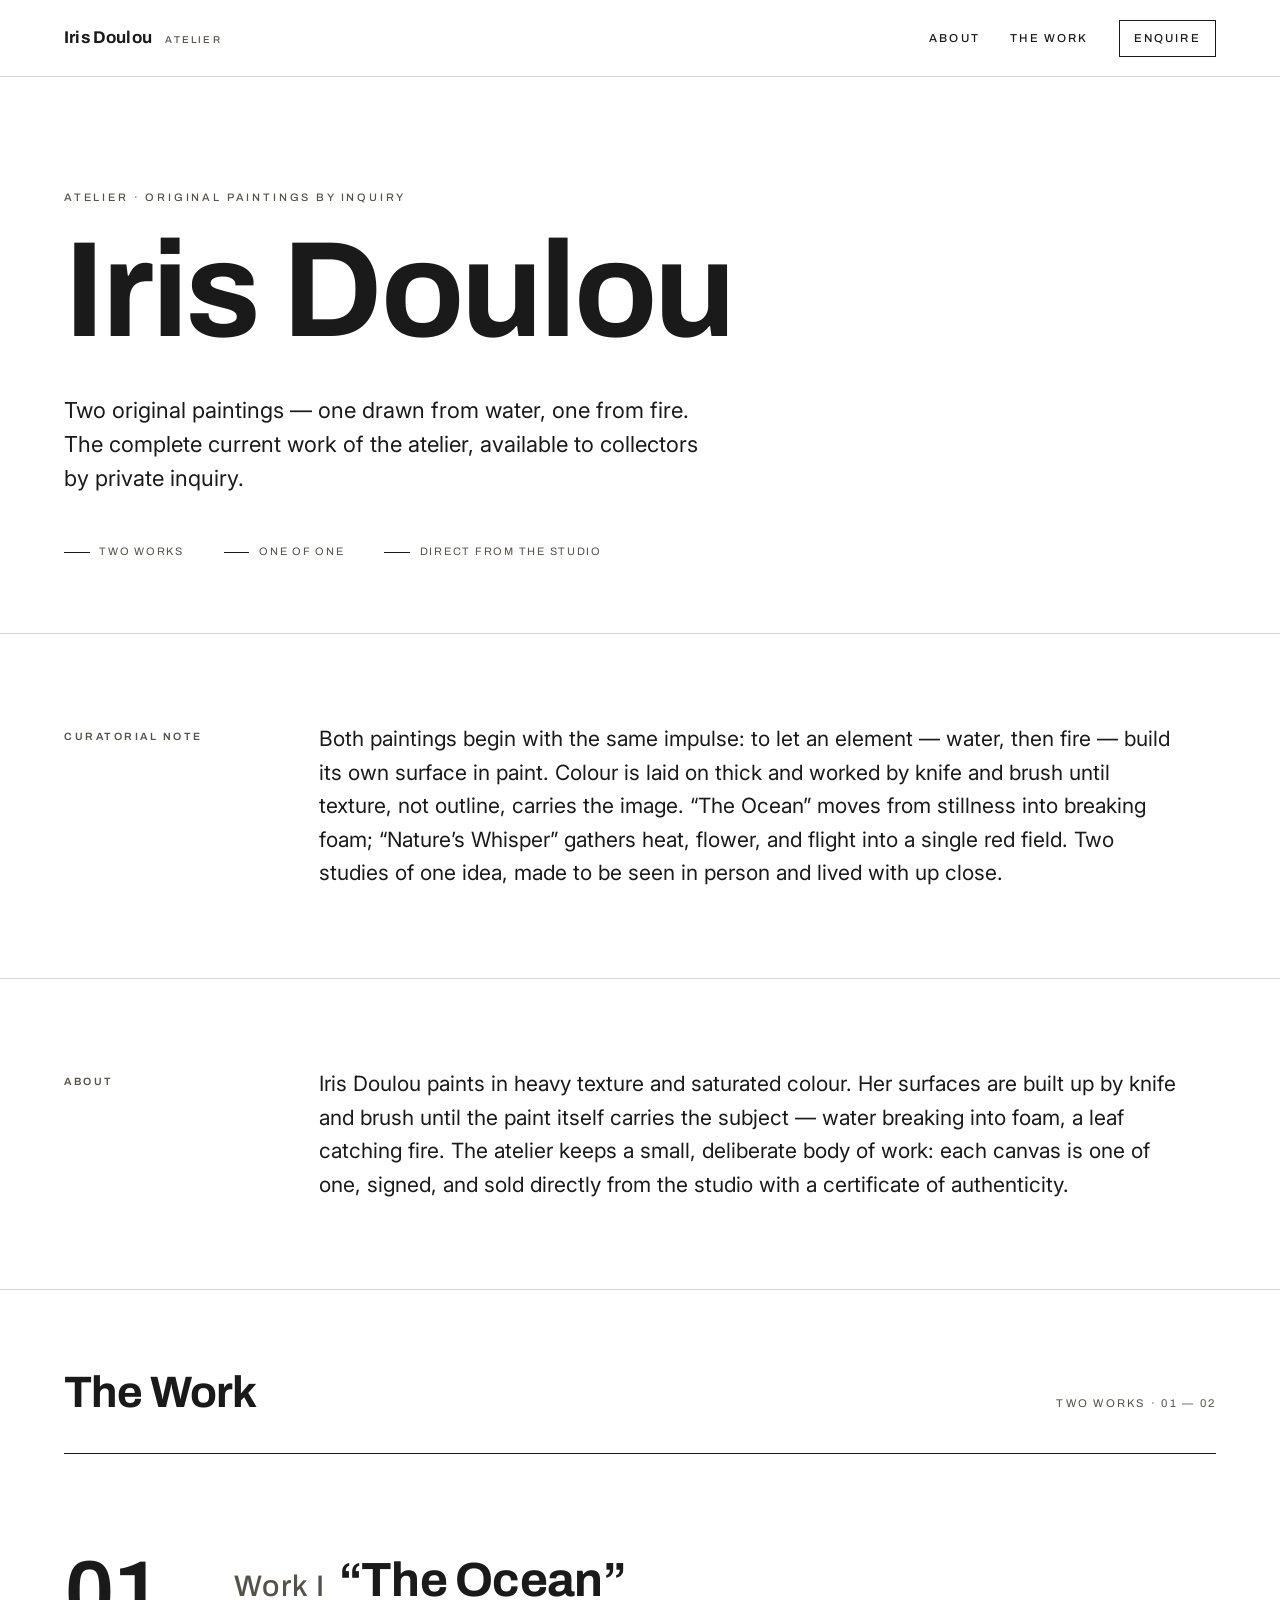
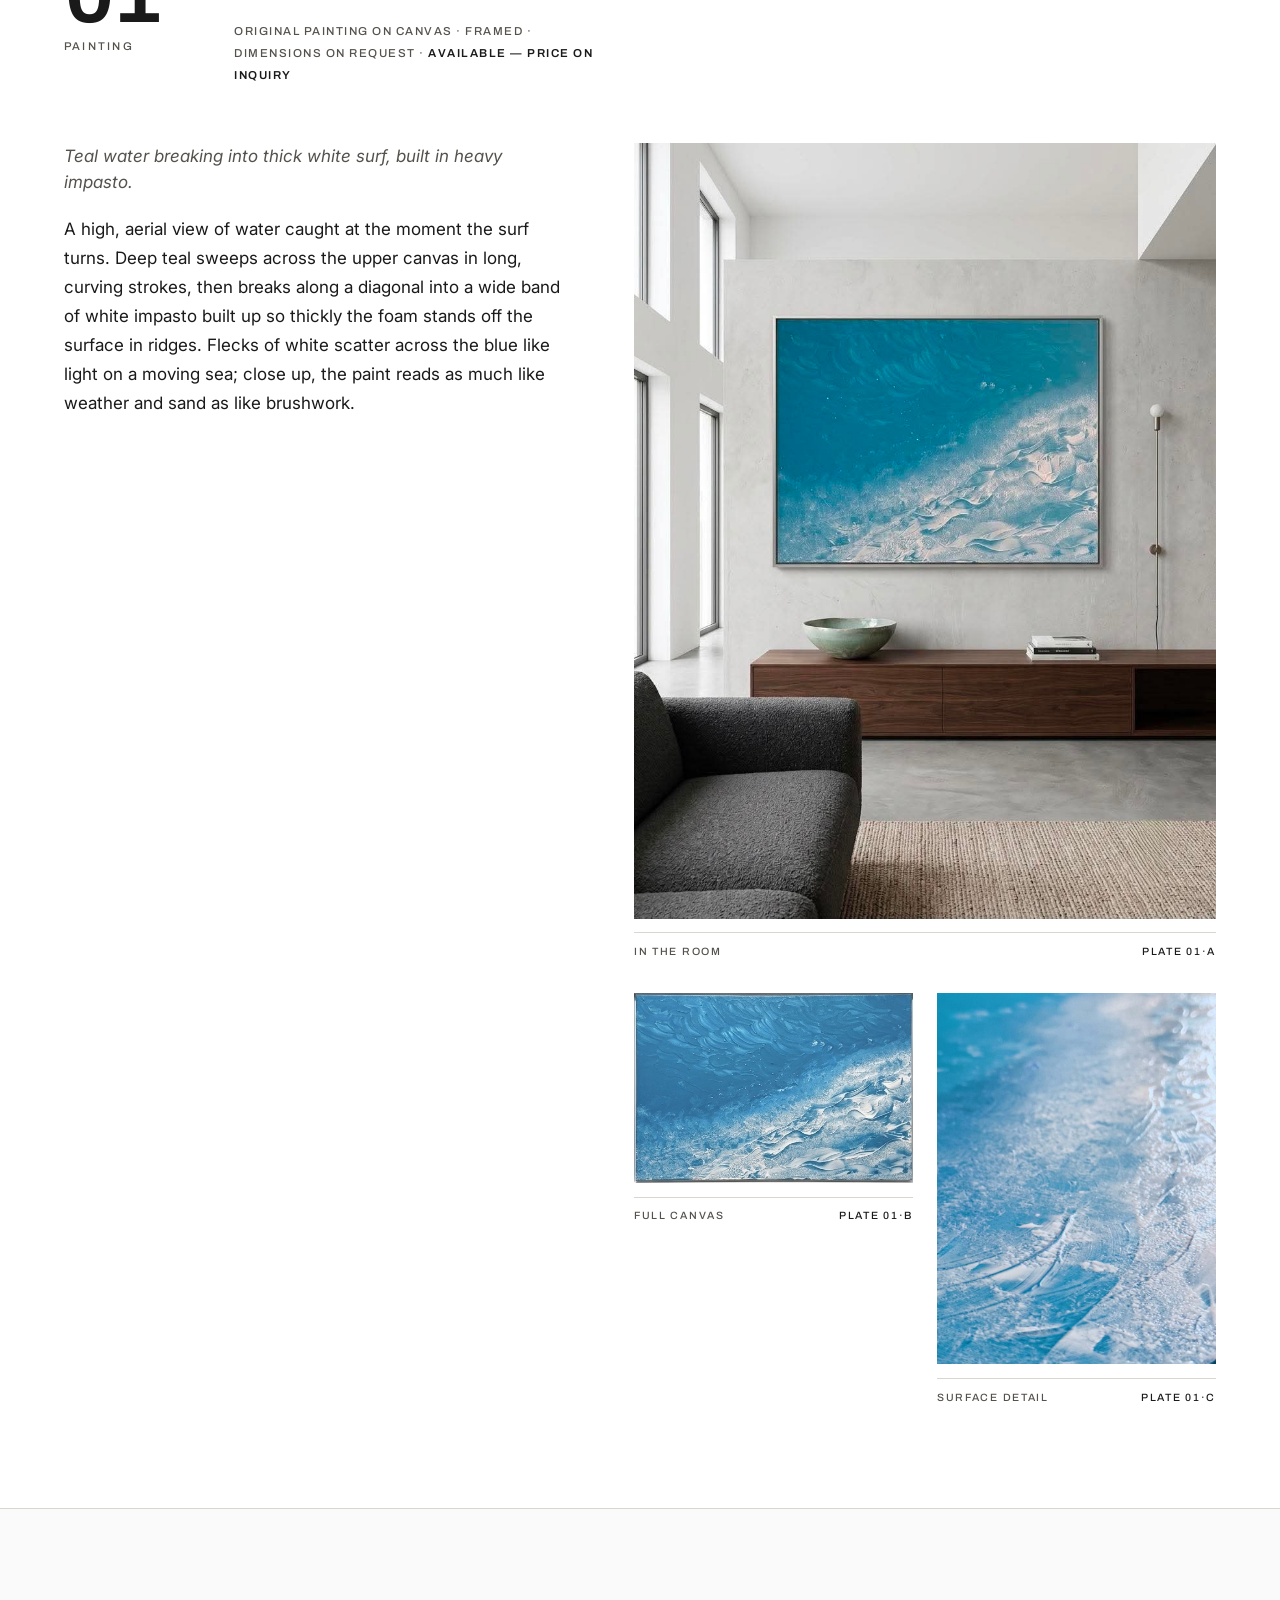
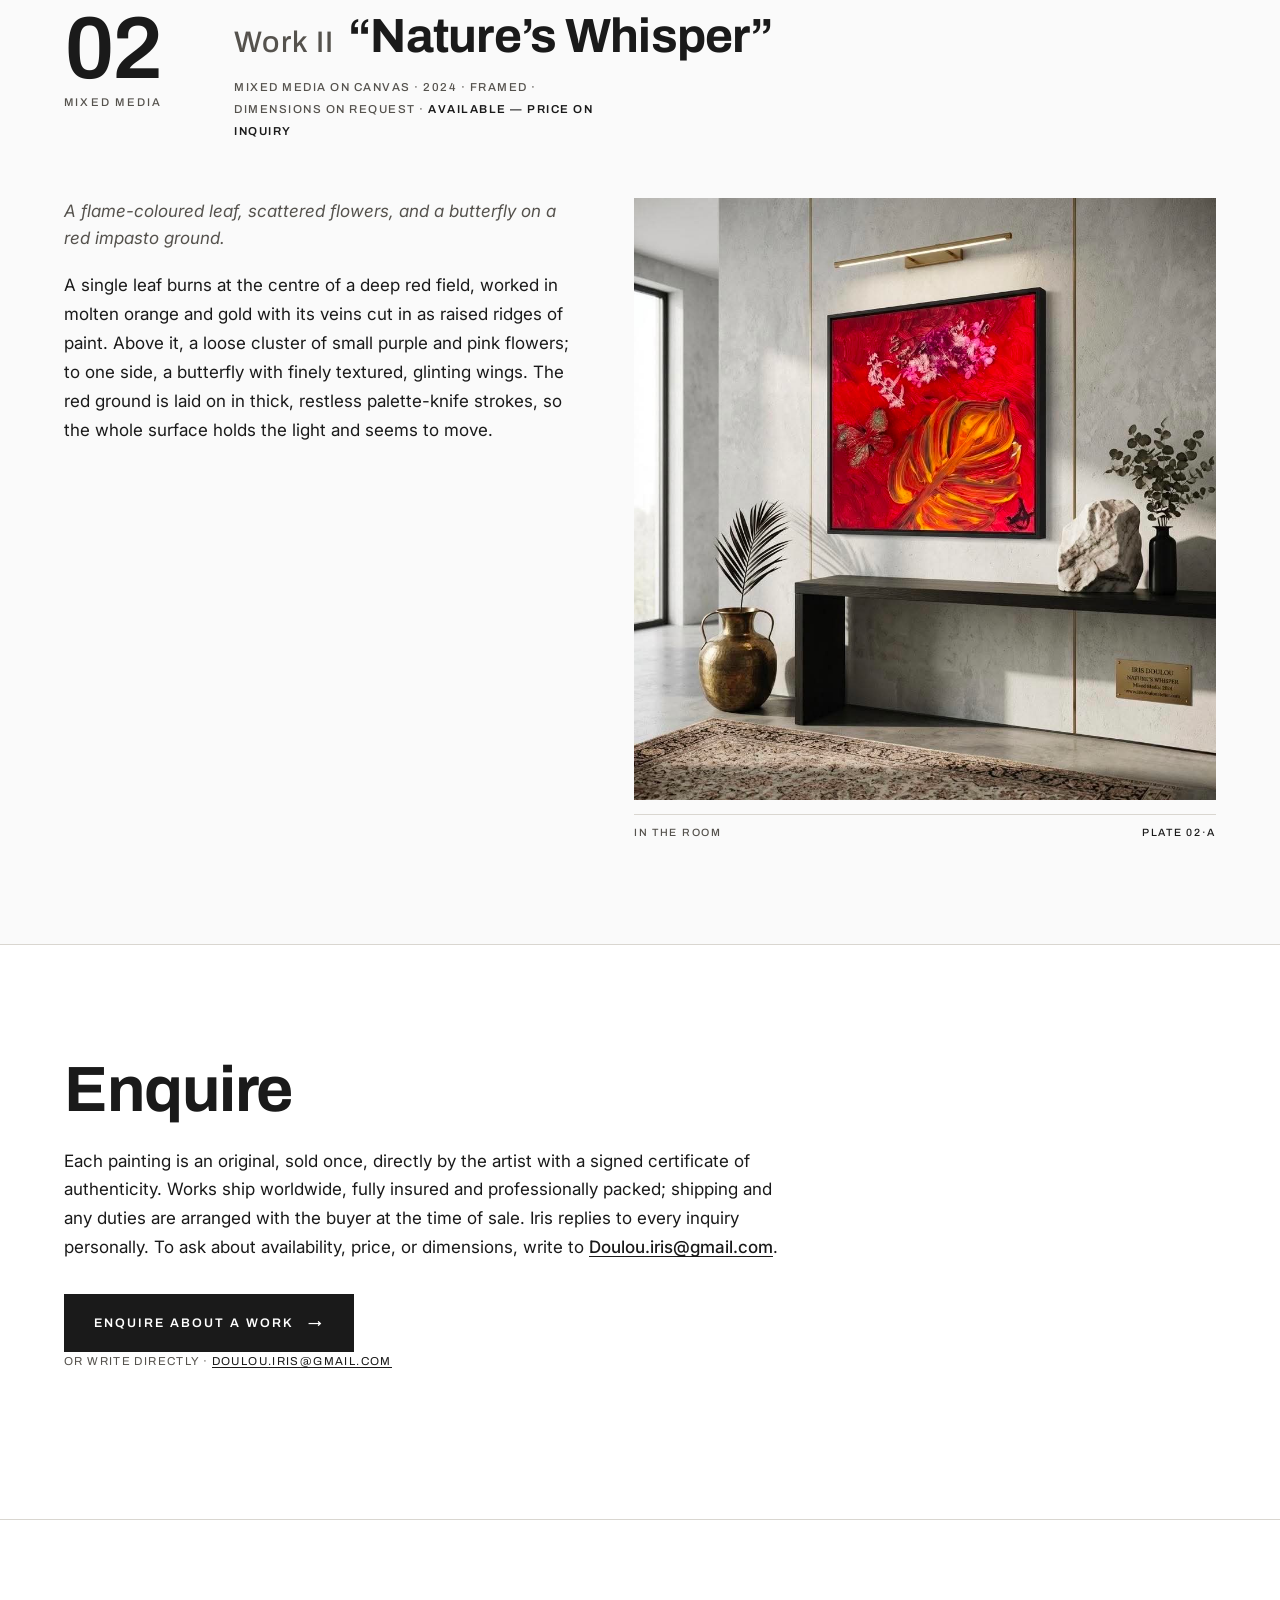
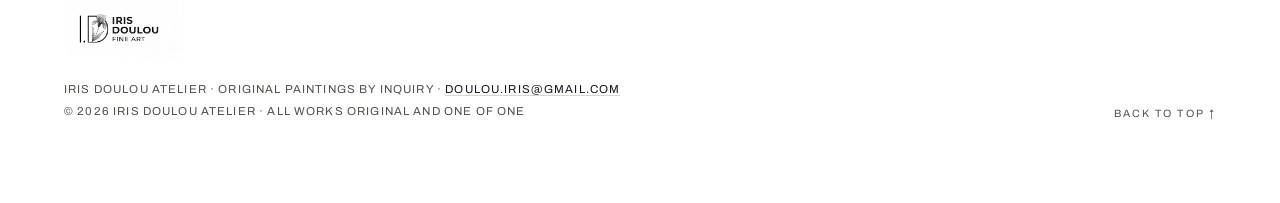
==== commit 31e83acd: "Redesign site and add interactivity" ====
--- a/index.html
+++ b/index.html
@@ -5,16 +5,28 @@
 <meta name="viewport" content="width=device-width, initial-scale=1">
 <title>Iris Doulou — Atelier · Original Paintings by Inquiry</title>
 <meta name="description" content="Original paintings by Iris Doulou: &quot;The Ocean,&quot; a textured blue-and-white abstract seascape, and &quot;Nature's Whisper,&quot; a red mixed-media canvas (2024). Two one-of-a-kind works, available to collectors by private inquiry.">
+<link rel="canonical" href="https://irisdoulouatelier.com/">
+<meta name="theme-color" content="#ffffff">
+<link rel="icon" href="data:image/svg+xml,<svg xmlns='http://www.w3.org/2000/svg' viewBox='0 0 32 32'><rect width='32' height='32' fill='%231a1a1a'/><text x='16' y='23' font-family='Georgia,serif' font-size='20' fill='%23ffffff' text-anchor='middle'>I</text></svg>">
+<meta property="og:type" content="website">
+<meta property="og:title" content="Iris Doulou — Atelier">
+<meta property="og:description" content="Original paintings by Iris Doulou — &quot;The Ocean&quot; and &quot;Nature's Whisper.&quot; Available by private inquiry.">
+<meta property="og:url" content="https://irisdoulouatelier.com/">
+<meta property="og:image" content="https://irisdoulouatelier.com/images/main-blue.jpg">
+<meta name="twitter:card" content="summary_large_image">
+<meta name="twitter:title" content="Iris Doulou — Atelier">
+<meta name="twitter:description" content="Original paintings by Iris Doulou — &quot;The Ocean&quot; and &quot;Nature's Whisper.&quot; Available by private inquiry.">
+<meta name="twitter:image" content="https://irisdoulouatelier.com/images/main-blue.jpg">
 <link rel="preconnect" href="https://fonts.googleapis.com">
 <link rel="preconnect" href="https://fonts.gstatic.com" crossorigin>
 <link href="https://fonts.googleapis.com/css2?family=Archivo:wght@400;500;600;700&family=Inter:wght@400;500&display=swap" rel="stylesheet">
+<script>document.documentElement.classList.add('js')</script>
 <style>
   :root{
     --paper:#ffffff;
     --tint:#fafafa;
     --ink:#1a1a1a;        /* primary text on paper/tint */
     --ink-soft:#55524d;   /* secondary text — AA on white & #fafafa */
-    --token:#736e68;      /* bracketed [TOKENS] — AA on white (5.05:1) & #fafafa tint (4.84:1) */
     --rule:#d9d6d0;       /* hairline rules (non-text) */
     --rule-strong:#1a1a1a;
     --measure:66ch;
@@ -194,7 +206,9 @@
     font-weight:400;
   }
   .hero__meta{
-    margin-top:clamp(2rem,5vw,3rem);
+    margin:clamp(2rem,5vw,3rem) 0 0;
+    padding:0;
+    list-style:none;
     display:flex;
     flex-wrap:wrap;
     gap:1rem 2.5rem;
@@ -204,8 +218,8 @@
     text-transform:uppercase;
     color:var(--ink-soft);
   }
-  .hero__meta span{display:inline-flex;gap:.6rem;align-items:center}
-  .hero__meta span::before{
+  .hero__meta li{display:inline-flex;gap:.6rem;align-items:center}
+  .hero__meta li::before{
     content:"";
     width:1.6rem;height:1px;background:var(--rule-strong);display:inline-block;
   }
@@ -403,14 +417,6 @@
     padding-block:clamp(4rem,9vw,7.5rem);
     border-bottom:1px solid var(--rule);
   }
-  .enquire__grid{
-    display:grid;
-    grid-template-columns:minmax(0,1fr);
-    gap:clamp(1.5rem,4vw,3rem);
-  }
-  @media (min-width:760px){
-    .enquire__grid{grid-template-columns:minmax(8rem,18%) minmax(0,1fr)}
-  }
   .enquire h2{
     font-family:var(--sans);
     font-weight:700;
@@ -418,7 +424,9 @@
     letter-spacing:-.02em;
     line-height:.95;
     margin:0 0 1.6rem;
-  }
+    color:var(--ink);
+  }
+  .enquire__body{max-width:72ch}
   .enquire p{
     max-width:var(--measure);
     margin:0 0 2rem;
@@ -509,11 +517,42 @@
   .foot-top a{color:var(--ink-soft);text-decoration:none}
   .foot-top a:hover,.foot-top a:focus-visible{color:var(--ink)}
 
-  /* bracketed tokens, lightly de-emphasized */
-  .tok{color:var(--token);font-style:italic;font-weight:400}
+  /* =========================================================
+     INTERACTIVE (progressive enhancement — only active with JS)
+     ========================================================= */
+  .js .reveal{opacity:0;transform:translateY(20px);transition:opacity .7s ease,transform .7s ease}
+  .js .reveal.is-visible{opacity:1;transform:none}
+
+  .nav a[aria-current="true"]{color:var(--ink)}
+  .nav a[aria-current="true"]::after{transform:scaleX(1)}
+  .nav a.nav--cta[aria-current="true"]::after{display:none}
+
+  .zoom-btn{display:block;width:100%;margin:0;padding:0;border:0;background:none;cursor:zoom-in;font:inherit;color:inherit}
+  .zoom-btn:focus-visible{outline:2px solid var(--ink);outline-offset:3px}
+
+  .lightbox[hidden]{display:none}
+  .lightbox{
+    position:fixed;inset:0;z-index:200;
+    display:flex;align-items:center;justify-content:center;
+    padding:clamp(1rem,4vw,3rem);
+    background:rgba(18,18,18,.93);
+    opacity:0;transition:opacity .3s ease;
+  }
+  .lightbox.is-open{opacity:1}
+  .lightbox img{max-width:100%;max-height:90vh;width:auto;height:auto;box-shadow:0 30px 80px rgba(0,0,0,.5)}
+  .lightbox__close{
+    position:absolute;top:clamp(.75rem,3vw,1.5rem);right:clamp(.75rem,3vw,1.5rem);
+    width:2.75rem;height:2.75rem;
+    display:flex;align-items:center;justify-content:center;
+    border:1px solid rgba(255,255,255,.55);background:none;color:#fff;
+    font-size:1.5rem;line-height:1;cursor:pointer;border-radius:50%;
+  }
+  .lightbox__close:hover,.lightbox__close:focus-visible{background:#fff;color:#111;outline:none}
+  body.no-scroll{overflow:hidden}
 
   @media (prefers-reduced-motion:reduce){
     html{scroll-behavior:auto}
+    .js .reveal{opacity:1;transform:none}
     *,*::before,*::after{
       transition:none !important;
       animation:none !important;
@@ -546,16 +585,16 @@
       <p class="hero__kicker">Atelier · Original Paintings by Inquiry</p>
       <h1 id="hero-title">Iris Doulou</h1>
       <p class="hero__sub">Two original paintings — one drawn from water, one from fire. The complete current work of the atelier, available to collectors by private inquiry.</p>
-      <p class="hero__meta">
-        <span>Two works</span>
-        <span>One of one</span>
-        <span>Direct from the studio</span>
-      </p>
+      <ul class="hero__meta">
+        <li>Two works</li>
+        <li>One of one</li>
+        <li>Direct from the studio</li>
+      </ul>
     </div>
   </section>
 
   <!-- CURATORIAL NOTE -->
-  <section class="note" aria-labelledby="note-label">
+  <section class="note reveal" aria-labelledby="note-label">
     <div class="wrap note__grid">
       <p class="label" id="note-label">Curatorial Note</p>
       <div class="note__body">
@@ -565,11 +604,11 @@
   </section>
 
   <!-- ABOUT -->
-  <section class="note" id="about" aria-labelledby="about-h">
+  <section class="note reveal" id="about" aria-labelledby="about-h">
     <div class="wrap note__grid">
       <h2 class="label" id="about-h">About</h2>
       <div class="note__body">
-        <p>Iris Doulou paints in heavy texture and saturated colour. Her surfaces are built up by knife and brush until the paint itself carries the subject — water breaking into foam, a leaf catching fire. The atelier keeps a small, deliberate body of work: each canvas is one of one, signed, and sold directly from the studio with a certificate of authenticity. <span class="tok">[Optional bio line — see [BIO] placeholder.]</span></p>
+        <p>Iris Doulou paints in heavy texture and saturated colour. Her surfaces are built up by knife and brush until the paint itself carries the subject — water breaking into foam, a leaf catching fire. The atelier keeps a small, deliberate body of work: each canvas is one of one, signed, and sold directly from the studio with a certificate of authenticity.</p>
       </div>
     </div>
   </section>
@@ -584,14 +623,14 @@
     </div>
 
     <!-- WORK I -->
-    <article class="work" aria-labelledby="work-1-title">
+    <article class="work reveal" aria-labelledby="work-1-title">
       <div class="wrap">
         <div class="work__head">
-          <p class="work__num">01<small>The Work</small></p>
+          <p class="work__num">01<small>Painting</small></p>
           <div class="work__titleblock">
             <h3 id="work-1-title"><span class="roman">Work&nbsp;I</span>&ldquo;The Ocean&rdquo;</h3>
             <p class="data">
-              Original painting on canvas · <span class="tok">[MEDIUM]</span> · <span class="tok">[YEAR]</span> · <span class="tok">[DIMENSIONS]</span> · framed · <span class="avail">available, by private inquiry</span>
+              Original painting on canvas · Framed · Dimensions on request · <span class="avail">Available — price on inquiry</span>
             </p>
           </div>
         </div>
@@ -627,14 +666,14 @@
     </article>
 
     <!-- WORK II -->
-    <article class="work" aria-labelledby="work-2-title">
+    <article class="work reveal" aria-labelledby="work-2-title">
       <div class="wrap">
         <div class="work__head">
-          <p class="work__num">02<small>The Work</small></p>
+          <p class="work__num">02<small>Mixed media</small></p>
           <div class="work__titleblock">
             <h3 id="work-2-title"><span class="roman">Work&nbsp;II</span>&ldquo;Nature&rsquo;s Whisper&rdquo;</h3>
             <p class="data">
-              Mixed media on canvas · 2024 · <span class="tok">[DIMENSIONS]</span> · framed · <span class="avail">available, by private inquiry</span>
+              Mixed media on canvas · 2024 · Framed · Dimensions on request · <span class="avail">Available — price on inquiry</span>
             </p>
           </div>
         </div>
@@ -658,11 +697,11 @@
   </section>
 
   <!-- ENQUIRE -->
-  <section class="enquire" id="enquire" aria-labelledby="enquire-h">
-    <div class="wrap enquire__grid">
-      <h2 class="label" id="enquire-h">Enquire</h2>
-      <div>
-        <p>Each painting is an original, sold once, directly by the artist with a signed certificate of authenticity. Works ship worldwide, fully insured and professionally packed; shipping and any duties are arranged with the buyer at the time of sale. Iris replies to inquiries personally, typically within <span class="tok">[RESPONSE TIME]</span>. To ask about availability, price, or dimensions, write to <a class="inline" href="mailto:Doulou.iris@gmail.com">Doulou.iris@gmail.com</a>.</p>
+  <section class="enquire reveal" id="enquire" aria-labelledby="enquire-h">
+    <div class="wrap">
+      <h2 id="enquire-h">Enquire</h2>
+      <div class="enquire__body">
+        <p>Each painting is an original, sold once, directly by the artist with a signed certificate of authenticity. Works ship worldwide, fully insured and professionally packed; shipping and any duties are arranged with the buyer at the time of sale. Iris replies to every inquiry personally. To ask about availability, price, or dimensions, write to <a class="inline" href="mailto:Doulou.iris@gmail.com">Doulou.iris@gmail.com</a>.</p>
 
         <a class="cta" href="mailto:Doulou.iris@gmail.com?subject=Inquiry%20%E2%80%94%20Iris%20Doulou%20Atelier&amp;body=Hello%20Iris%2C%0A%0AI%27d%20like%20to%20inquire%20about%3A%0A%0AWork%3A%20(The%20Ocean%20%2F%20Nature%27s%20Whisper)%0AMy%20question%3A%20(availability%20%2F%20price%20%2F%20dimensions%20%2F%20shipping%20to%20___)%0A%0AThank%20you%2C%0A">Enquire about a work</a>
 
@@ -684,5 +723,97 @@
   </div>
 </footer>
 
+<script>
+(function () {
+  'use strict';
+  try {
+    var reduce = window.matchMedia('(prefers-reduced-motion: reduce)').matches;
+
+    /* 1 — scroll-reveal sections as they enter the viewport */
+    var reveals = document.querySelectorAll('.reveal');
+    if (reduce || !('IntersectionObserver' in window)) {
+      reveals.forEach(function (el) { el.classList.add('is-visible'); });
+    } else {
+      var revObs = new IntersectionObserver(function (entries) {
+        entries.forEach(function (e) {
+          if (e.isIntersecting) { e.target.classList.add('is-visible'); revObs.unobserve(e.target); }
+        });
+      }, { rootMargin: '0px 0px -10% 0px', threshold: 0.08 });
+      reveals.forEach(function (el) { revObs.observe(el); });
+    }
+
+    /* 2 — highlight the nav link for the section in view */
+    var links = {};
+    document.querySelectorAll('.nav a[href^="#"]').forEach(function (a) {
+      links[a.getAttribute('href').slice(1)] = a;
+    });
+    var sections = document.querySelectorAll('#about, #work, #enquire');
+    if ('IntersectionObserver' in window && sections.length) {
+      var active = null;
+      var navObs = new IntersectionObserver(function (entries) {
+        entries.forEach(function (e) {
+          if (e.isIntersecting && links[e.target.id] && active !== e.target.id) {
+            if (active && links[active]) links[active].removeAttribute('aria-current');
+            links[e.target.id].setAttribute('aria-current', 'true');
+            active = e.target.id;
+          }
+        });
+      }, { rootMargin: '-45% 0px -50% 0px' });
+      sections.forEach(function (s) { navObs.observe(s); });
+    }
+
+    /* 3 — click any painting to view it larger (accessible lightbox) */
+    var box = document.createElement('div');
+    box.className = 'lightbox';
+    box.hidden = true;
+    box.setAttribute('role', 'dialog');
+    box.setAttribute('aria-modal', 'true');
+    box.setAttribute('aria-label', 'Artwork viewer');
+    box.innerHTML = '<button type="button" class="lightbox__close" aria-label="Close viewer">✕</button><img alt="">';
+    document.body.appendChild(box);
+    var boxImg = box.querySelector('img');
+    var boxClose = box.querySelector('.lightbox__close');
+    var lastFocus = null;
+
+    function openBox(src, alt) {
+      boxImg.src = src;
+      boxImg.alt = alt || '';
+      lastFocus = document.activeElement;
+      box.hidden = false;
+      document.body.classList.add('no-scroll');
+      requestAnimationFrame(function () { box.classList.add('is-open'); });
+      boxClose.focus();
+    }
+    function closeBox() {
+      box.classList.remove('is-open');
+      document.body.classList.remove('no-scroll');
+      box.hidden = true;
+      boxImg.removeAttribute('src');
+      if (lastFocus && lastFocus.focus) lastFocus.focus();
+    }
+    boxClose.addEventListener('click', closeBox);
+    box.addEventListener('click', function (e) { if (e.target === box) closeBox(); });
+    document.addEventListener('keydown', function (e) {
+      if (box.hidden) return;
+      if (e.key === 'Escape') closeBox();
+      else if (e.key === 'Tab') { e.preventDefault(); boxClose.focus(); } /* trap focus on the single control */
+    });
+
+    document.querySelectorAll('.work-fig img').forEach(function (img) {
+      var btn = document.createElement('button');
+      btn.type = 'button';
+      btn.className = 'zoom-btn';
+      btn.setAttribute('aria-label', 'View larger: ' + (img.alt || 'artwork'));
+      img.parentNode.insertBefore(btn, img);
+      btn.appendChild(img);
+      btn.addEventListener('click', function () { openBox(img.currentSrc || img.src, img.alt); });
+    });
+  } catch (err) {
+    /* never let an enhancement hide content */
+    document.querySelectorAll('.reveal').forEach(function (el) { el.classList.add('is-visible'); });
+  }
+})();
+</script>
+
 </body>
 </html>
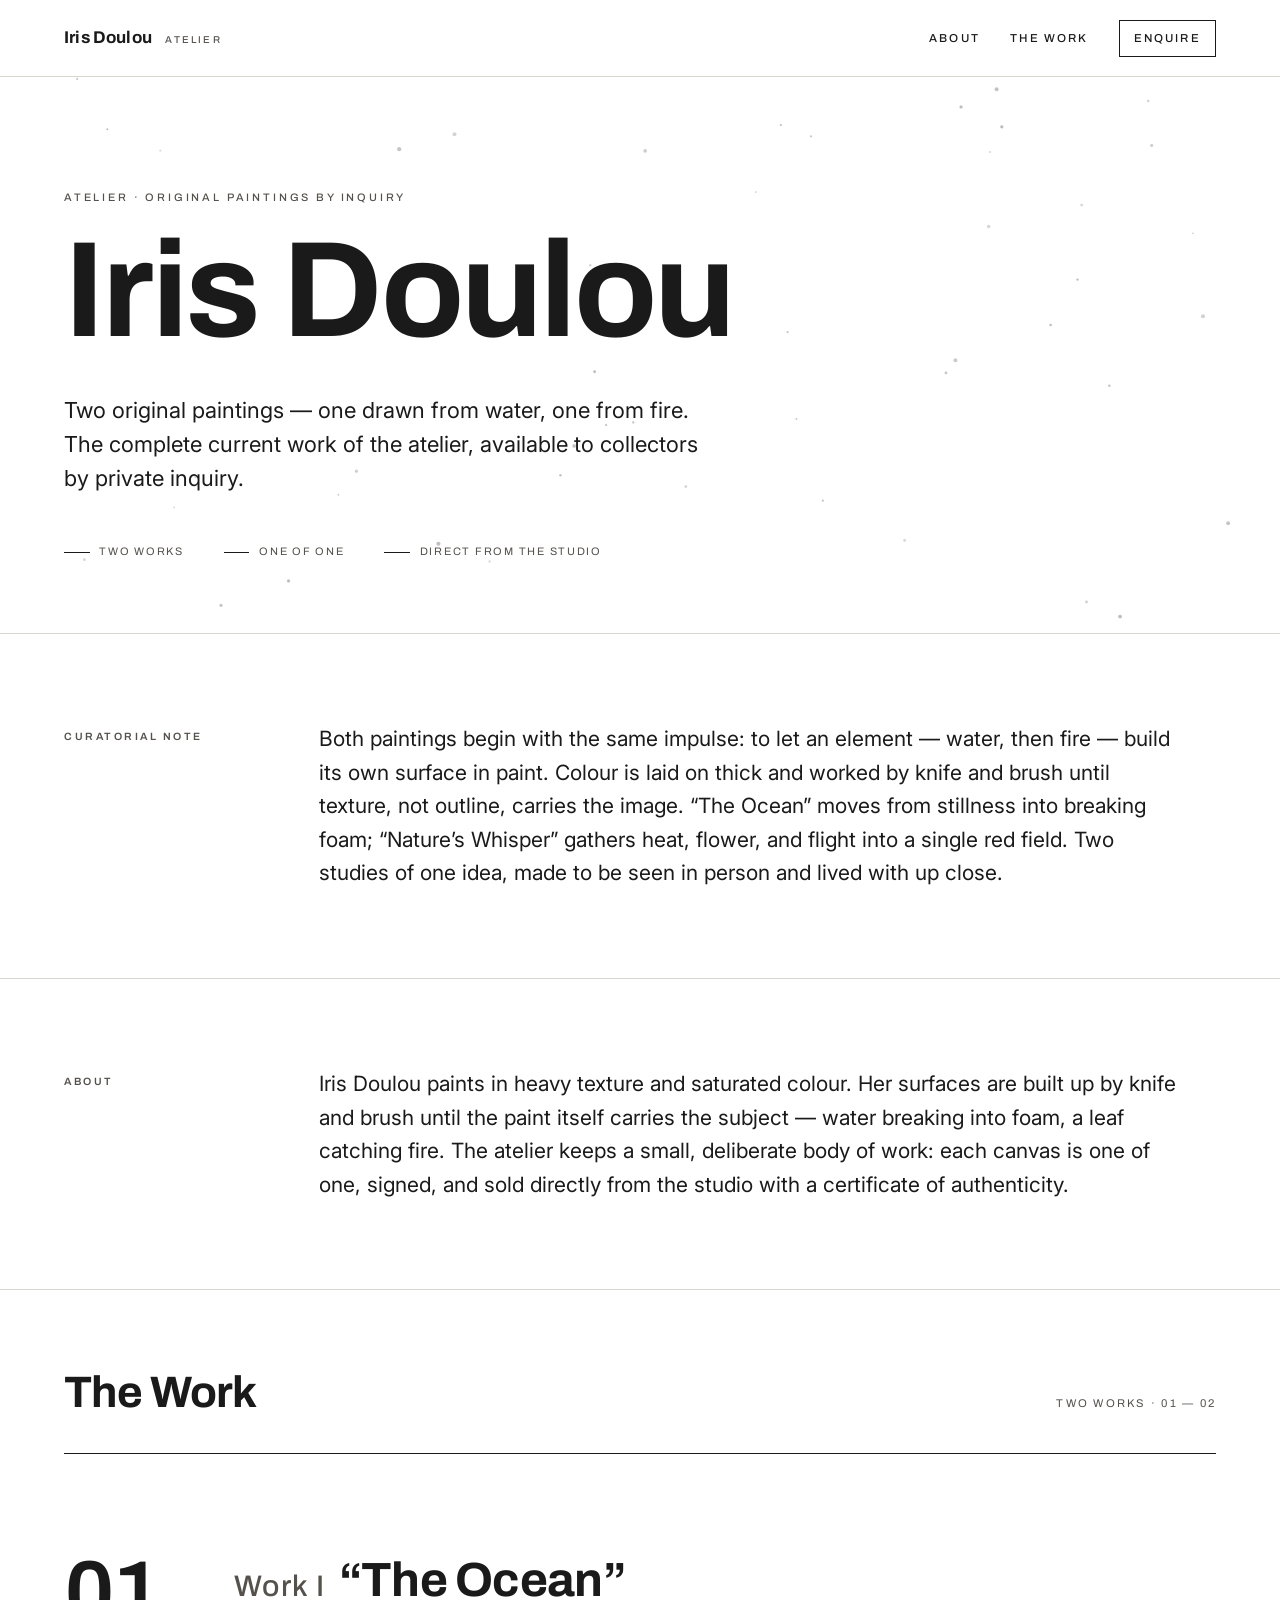
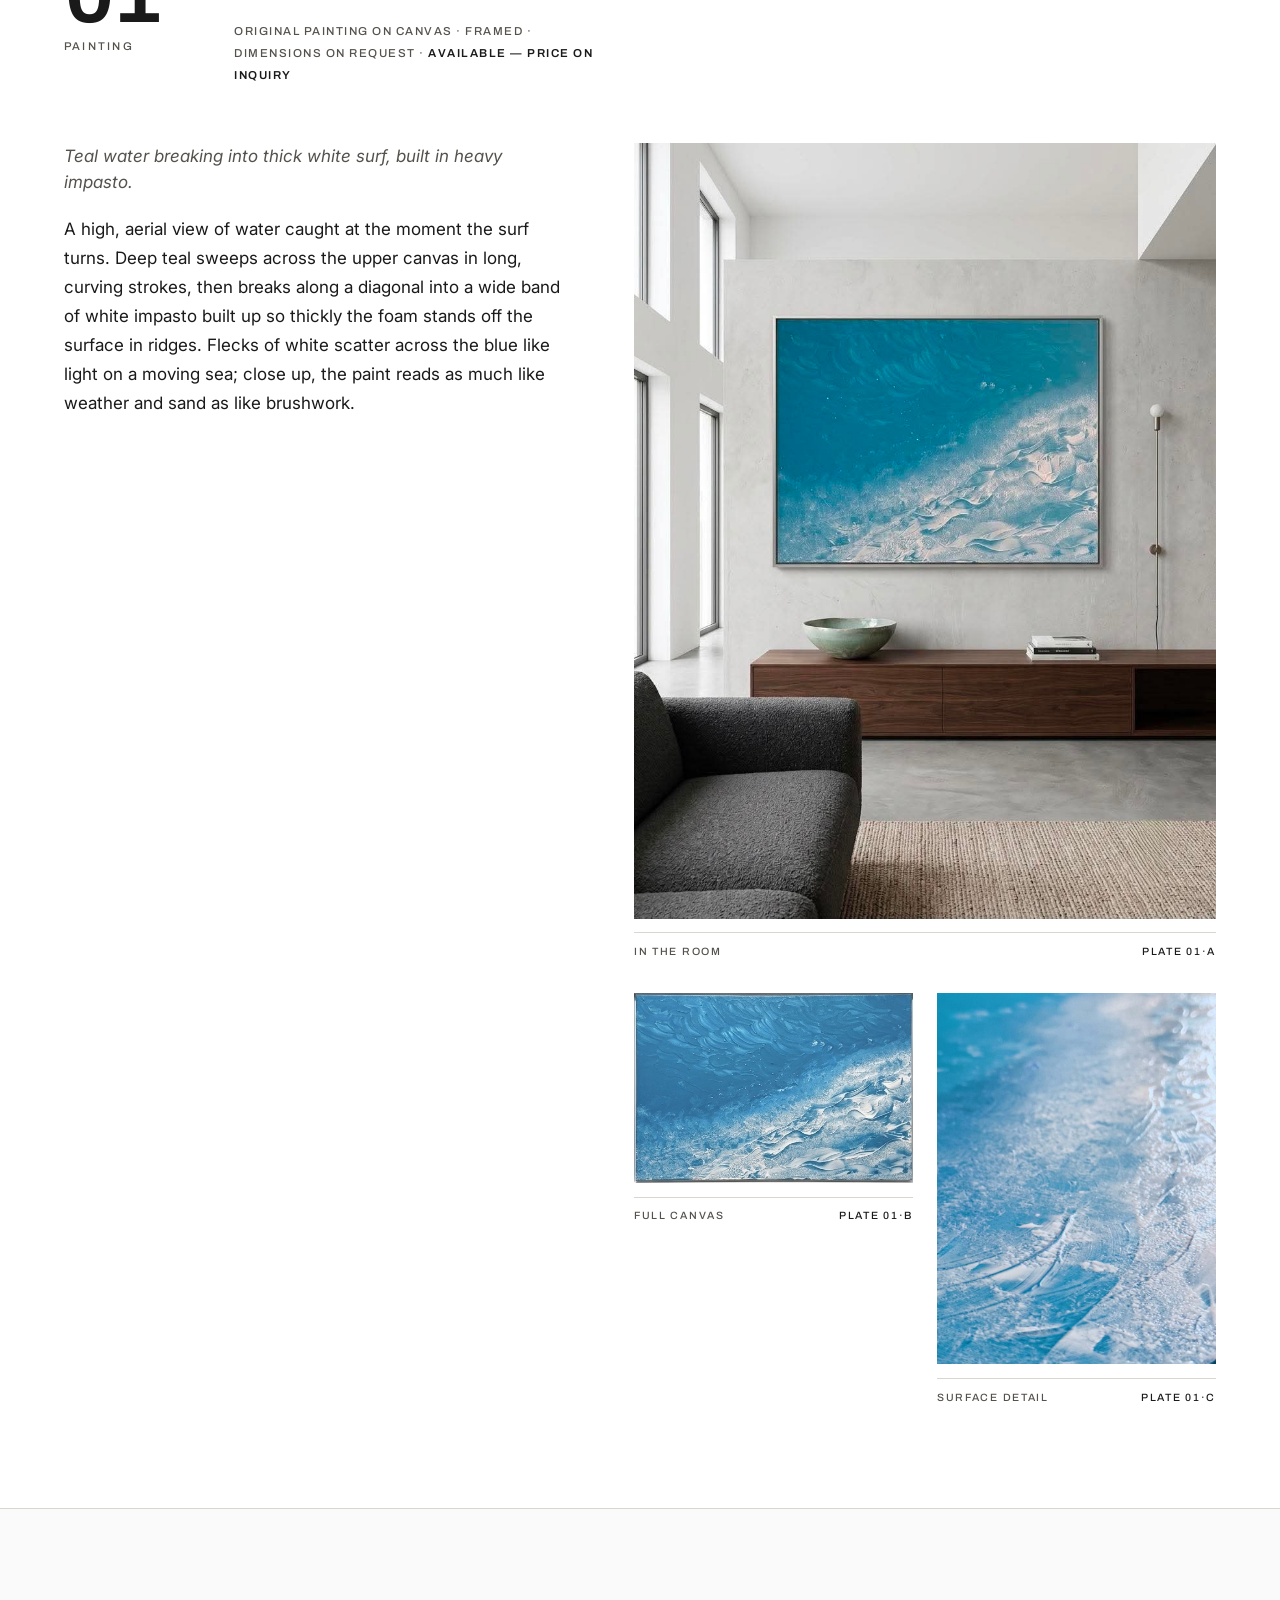
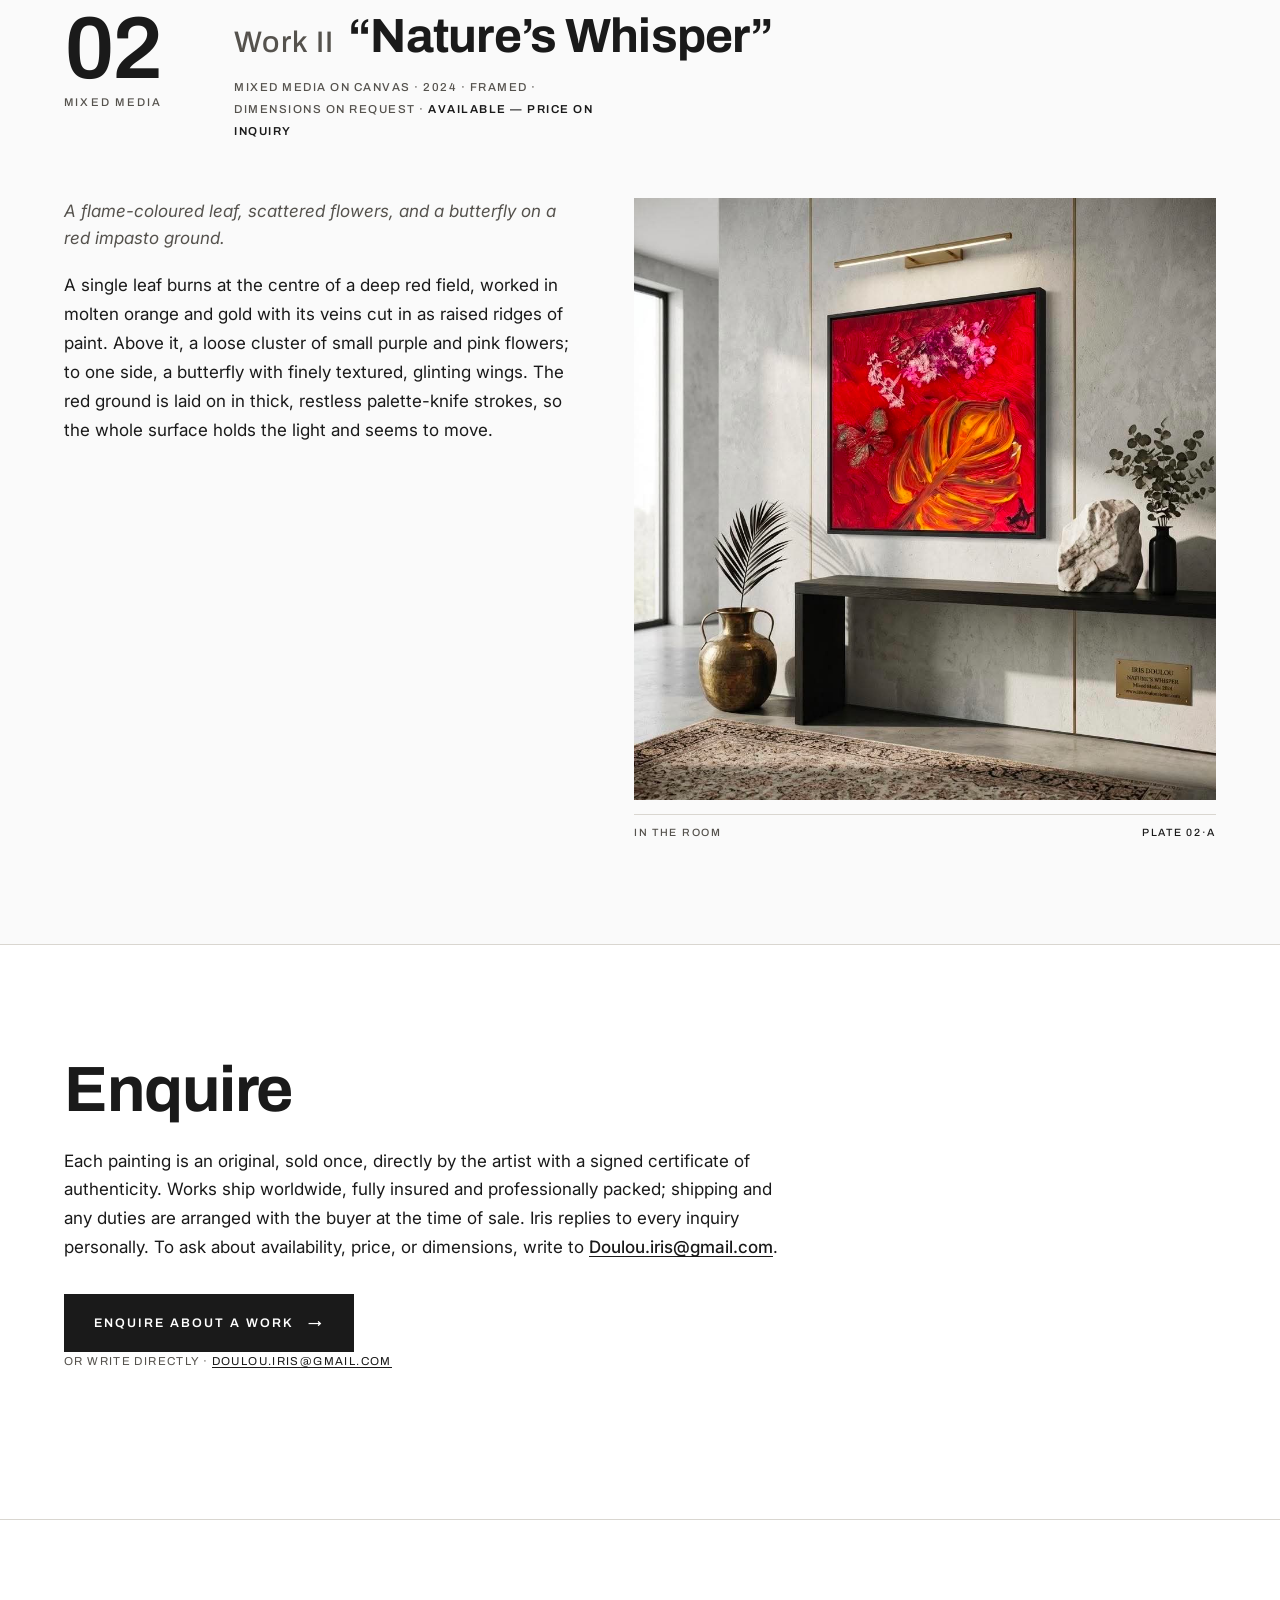
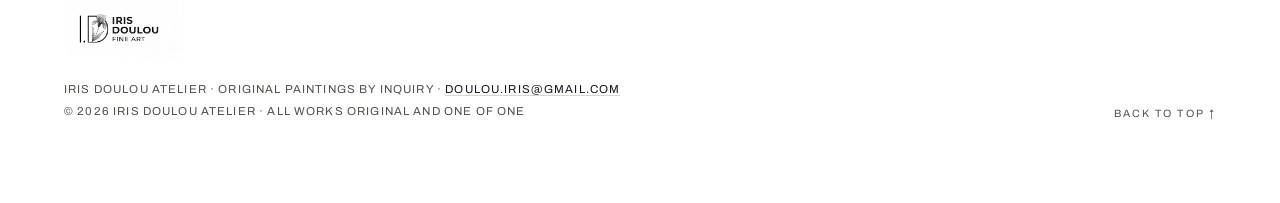
==== commit 1a0fc438: "Make hero effect phone-friendly and polish mobile nav" ====
--- a/index.html
+++ b/index.html
@@ -2,7 +2,7 @@
 <html lang="en">
 <head>
 <meta charset="utf-8">
-<meta name="viewport" content="width=device-width, initial-scale=1">
+<meta name="viewport" content="width=device-width, initial-scale=1, viewport-fit=cover">
 <title>Iris Doulou — Atelier · Original Paintings by Inquiry</title>
 <meta name="description" content="Original paintings by Iris Doulou: &quot;The Ocean,&quot; a textured blue-and-white abstract seascape, and &quot;Nature's Whisper,&quot; a red mixed-media canvas (2024). Two one-of-a-kind works, available to collectors by private inquiry.">
 <link rel="canonical" href="https://irisdoulouatelier.com/">
@@ -21,544 +21,7 @@
 <link rel="preconnect" href="https://fonts.gstatic.com" crossorigin>
 <link href="https://fonts.googleapis.com/css2?family=Archivo:wght@400;500;600;700&family=Inter:wght@400;500&display=swap" rel="stylesheet">
 <script>document.documentElement.classList.add('js')</script>
-<style>
-  :root{
-    --paper:#ffffff;
-    --tint:#fafafa;
-    --ink:#1a1a1a;        /* primary text on paper/tint */
-    --ink-soft:#55524d;   /* secondary text — AA on white & #fafafa */
-    --rule:#d9d6d0;       /* hairline rules (non-text) */
-    --rule-strong:#1a1a1a;
-    --measure:66ch;
-    --sans:"Archivo", "Helvetica Neue", Helvetica, Arial, system-ui, sans-serif;
-    --prose:"Inter", system-ui, -apple-system, "Segoe UI", Roboto, Helvetica, Arial, sans-serif;
-  }
-
-  *,*::before,*::after{box-sizing:border-box}
-
-  html{
-    scroll-behavior:smooth;
-    -webkit-text-size-adjust:100%;
-    scroll-padding-top:5.5rem;
-  }
-
-  body{
-    margin:0;
-    background:var(--paper);
-    color:var(--ink);
-    font-family:var(--prose);
-    font-size:clamp(1rem,0.96rem + 0.2vw,1.0625rem);
-    line-height:1.65;
-    font-feature-settings:"kern" 1, "liga" 1;
-    -webkit-font-smoothing:antialiased;
-    text-rendering:optimizeLegibility;
-    overflow-x:hidden;
-  }
-
-  /* ---- layout shell: asymmetric, left-aligned ---- */
-  .wrap{
-    width:100%;
-    max-width:1280px;
-    margin-inline:auto;
-    padding-inline:clamp(1.25rem,5vw,4.5rem);
-  }
-
-  /* ---- skip link ---- */
-  .skip{
-    position:absolute;
-    left:-9999px;
-    top:0;
-    background:var(--ink);
-    color:#fff;
-    padding:.7rem 1.1rem;
-    z-index:100;
-    font-family:var(--sans);
-    font-size:.8rem;
-    letter-spacing:.06em;
-    text-decoration:none;
-  }
-  .skip:focus{left:1rem;top:1rem}
-
-  /* ---- focus visibility ---- */
-  a:focus-visible,
-  button:focus-visible{
-    outline:2px solid var(--ink);
-    outline-offset:3px;
-    border-radius:1px;
-  }
-
-  /* =========================================================
-     HEADER / NAV
-     ========================================================= */
-  .site-head{
-    position:sticky;
-    top:0;
-    z-index:50;
-    background:rgba(255,255,255,0.92);
-    backdrop-filter:saturate(140%) blur(6px);
-    border-bottom:1px solid var(--rule);
-  }
-  .site-head__inner{
-    display:flex;
-    align-items:center;
-    justify-content:space-between;
-    gap:1.5rem;
-    min-height:4.75rem;
-  }
-  .brand{
-    display:flex;
-    align-items:baseline;
-    gap:.85rem;
-    text-decoration:none;
-    color:var(--ink);
-  }
-  .brand__name{
-    font-family:var(--sans);
-    font-weight:700;
-    font-size:1.0625rem;
-    letter-spacing:.01em;
-  }
-  .brand__sub{
-    font-family:var(--sans);
-    font-weight:500;
-    font-size:.62rem;
-    letter-spacing:.22em;
-    text-transform:uppercase;
-    color:var(--ink-soft);
-  }
-  @media (max-width:560px){ .brand__sub{display:none} }
-
-  .nav{
-    display:flex;
-    align-items:center;
-    gap:clamp(1rem,2.4vw,2.25rem);
-    font-family:var(--sans);
-  }
-  .nav a{
-    color:var(--ink);
-    text-decoration:none;
-    font-size:.72rem;
-    font-weight:500;
-    letter-spacing:.18em;
-    text-transform:uppercase;
-    padding:.35rem 0;
-    position:relative;
-  }
-  .nav a::after{
-    content:"";
-    position:absolute;
-    left:0;right:0;bottom:-2px;
-    height:1px;
-    background:var(--ink);
-    transform:scaleX(0);
-    transform-origin:left;
-    transition:transform .28s ease;
-  }
-  .nav a:hover::after,
-  .nav a:focus-visible::after{transform:scaleX(1)}
-  .nav a.nav--cta{
-    border:1px solid var(--ink);
-    padding:.5rem .9rem;
-  }
-  .nav a.nav--cta::after{display:none}
-  .nav a.nav--cta:hover,
-  .nav a.nav--cta:focus-visible{
-    background:var(--ink);
-    color:#fff;
-  }
-  @media (max-width:430px){
-    .nav{gap:.9rem}
-    .nav a:not(.nav--cta){display:none}
-  }
-
-  /* =========================================================
-     HERO
-     ========================================================= */
-  .hero{
-    padding-top:clamp(3.5rem,9vw,7rem);
-    padding-bottom:clamp(2.5rem,6vw,4.5rem);
-    border-bottom:1px solid var(--rule);
-  }
-  .hero__kicker{
-    font-family:var(--sans);
-    font-size:.68rem;
-    font-weight:500;
-    letter-spacing:.26em;
-    text-transform:uppercase;
-    color:var(--ink-soft);
-    margin:0 0 1.4rem;
-  }
-  h1{
-    font-family:var(--sans);
-    font-weight:700;
-    font-size:clamp(3rem,11vw,8.5rem);
-    line-height:.92;
-    letter-spacing:-.02em;
-    margin:0;
-    max-width:14ch;
-  }
-  .hero__sub{
-    font-size:clamp(1.0625rem,1rem + 0.5vw,1.375rem);
-    line-height:1.55;
-    color:var(--ink);
-    max-width:46ch;
-    margin:clamp(1.6rem,4vw,2.4rem) 0 0;
-    font-weight:400;
-  }
-  .hero__meta{
-    margin:clamp(2rem,5vw,3rem) 0 0;
-    padding:0;
-    list-style:none;
-    display:flex;
-    flex-wrap:wrap;
-    gap:1rem 2.5rem;
-    font-family:var(--sans);
-    font-size:.68rem;
-    letter-spacing:.16em;
-    text-transform:uppercase;
-    color:var(--ink-soft);
-  }
-  .hero__meta li{display:inline-flex;gap:.6rem;align-items:center}
-  .hero__meta li::before{
-    content:"";
-    width:1.6rem;height:1px;background:var(--rule-strong);display:inline-block;
-  }
-
-  /* =========================================================
-     CURATORIAL NOTE / ABOUT (shared two-column label grid)
-     ========================================================= */
-  .note{
-    padding-block:clamp(3rem,7vw,5.5rem);
-    border-bottom:1px solid var(--rule);
-  }
-  .note__grid{
-    display:grid;
-    grid-template-columns:minmax(0,1fr);
-    gap:clamp(1.5rem,4vw,3rem);
-  }
-  @media (min-width:760px){
-    .note__grid{grid-template-columns:minmax(8rem,18%) minmax(0,1fr)}
-  }
-  .label{
-    font-family:var(--sans);
-    font-size:.66rem;
-    font-weight:600;
-    letter-spacing:.24em;
-    text-transform:uppercase;
-    color:var(--ink-soft);
-    margin:0;
-    padding-top:.4rem;
-  }
-  .note__body p{
-    font-size:clamp(1.0625rem,1rem + 0.45vw,1.3125rem);
-    line-height:1.6;
-    max-width:var(--measure);
-    margin:0 0 1.1rem;
-    color:var(--ink);
-  }
-  .note__body p:last-child{margin-bottom:0}
-
-  /* =========================================================
-     THE WORK
-     ========================================================= */
-  .section-head{
-    display:flex;
-    align-items:baseline;
-    justify-content:space-between;
-    gap:1rem;
-    padding-block:clamp(3rem,7vw,5rem) clamp(1.5rem,3vw,2.5rem);
-    border-bottom:1px solid var(--rule-strong);
-    flex-wrap:wrap;
-  }
-  .section-head h2{
-    font-family:var(--sans);
-    font-weight:700;
-    font-size:clamp(1.75rem,4vw,2.75rem);
-    letter-spacing:-.015em;
-    line-height:1;
-    margin:0;
-  }
-  .section-head__count{
-    font-family:var(--sans);
-    font-size:.7rem;
-    letter-spacing:.2em;
-    text-transform:uppercase;
-    color:var(--ink-soft);
-  }
-
-  .work{
-    padding-block:clamp(3.5rem,8vw,7rem);
-    border-bottom:1px solid var(--rule);
-  }
-  .work:nth-of-type(even){background:var(--tint)}
-
-  /* row 1: index numeral + title block */
-  .work__head{
-    display:grid;
-    grid-template-columns:minmax(0,1fr);
-    gap:clamp(.75rem,3vw,2rem);
-    align-items:start;
-    margin-bottom:clamp(2rem,5vw,3.5rem);
-  }
-  @media (min-width:760px){
-    .work__head{grid-template-columns:minmax(6rem,12%) minmax(0,1fr)}
-  }
-  .work__num{
-    font-family:var(--sans);
-    font-weight:600;
-    font-size:clamp(2.75rem,8vw,5.5rem);
-    line-height:.85;
-    letter-spacing:-.03em;
-    color:var(--ink);
-    font-feature-settings:"tnum" 1;
-    margin:0;
-  }
-  .work__num small{
-    display:block;
-    font-size:.7rem;
-    font-weight:500;
-    letter-spacing:.2em;
-    color:var(--ink-soft);
-    margin-top:.7rem;
-    text-transform:uppercase;
-  }
-  .work__titleblock h3{
-    font-family:var(--sans);
-    font-weight:700;
-    font-size:clamp(1.5rem,4.5vw,3rem);
-    line-height:1.02;
-    letter-spacing:-.015em;
-    margin:0 0 1rem;
-  }
-  .work__titleblock h3 .roman{
-    color:var(--ink-soft);
-    font-weight:500;
-    font-size:.62em;
-    letter-spacing:.04em;
-    margin-right:.45em;
-  }
-  .data{
-    font-family:var(--sans);
-    font-size:.72rem;
-    font-weight:500;
-    letter-spacing:.13em;
-    text-transform:uppercase;
-    color:var(--ink-soft);
-    line-height:1.9;
-    margin:0;
-    max-width:52ch;
-  }
-  .data .avail{color:var(--ink);font-weight:600}
-
-  /* body: text + figures, asymmetric */
-  .work__body{
-    display:grid;
-    grid-template-columns:minmax(0,1fr);
-    gap:clamp(2rem,5vw,4rem);
-  }
-  @media (min-width:900px){
-    .work__body{grid-template-columns:minmax(0,1fr) minmax(0,1.15fr)}
-  }
-  .work__text .caption{
-    font-style:italic;
-    color:var(--ink-soft);
-    font-size:1.0625rem;
-    margin:0 0 1.25rem;
-    max-width:50ch;
-    line-height:1.55;
-  }
-  .work__text p.desc{
-    margin:0;
-    max-width:var(--measure);
-    color:var(--ink);
-    line-height:1.7;
-  }
-
-  figure{margin:0}
-  .work-fig{
-    display:flex;
-    flex-direction:column;
-    gap:clamp(1.25rem,3vw,2rem);
-  }
-  .work-fig img{
-    display:block;
-    width:100%;
-    height:auto;
-    background:var(--tint);
-  }
-  .work:nth-of-type(even) .work-fig img{background:#fff}
-  figcaption{
-    font-family:var(--sans);
-    font-size:.66rem;
-    font-weight:500;
-    letter-spacing:.16em;
-    text-transform:uppercase;
-    color:var(--ink-soft);
-    margin-top:.85rem;
-    padding-top:.6rem;
-    border-top:1px solid var(--rule);
-    display:flex;
-    justify-content:space-between;
-    gap:1rem;
-  }
-  figcaption .tag{color:var(--ink)}
-
-  /* secondary pair under the lead image */
-  .fig-pair{
-    display:grid;
-    grid-template-columns:repeat(auto-fit,minmax(min(11rem,100%),1fr));
-    gap:clamp(1rem,2.5vw,1.5rem);
-  }
-
-  /* =========================================================
-     ENQUIRE
-     ========================================================= */
-  .enquire{
-    padding-block:clamp(4rem,9vw,7.5rem);
-    border-bottom:1px solid var(--rule);
-  }
-  .enquire h2{
-    font-family:var(--sans);
-    font-weight:700;
-    font-size:clamp(2rem,6vw,4rem);
-    letter-spacing:-.02em;
-    line-height:.95;
-    margin:0 0 1.6rem;
-    color:var(--ink);
-  }
-  .enquire__body{max-width:72ch}
-  .enquire p{
-    max-width:var(--measure);
-    margin:0 0 2rem;
-    line-height:1.7;
-  }
-  .enquire a.inline{
-    color:var(--ink);
-    text-decoration:underline;
-    text-underline-offset:3px;
-    text-decoration-thickness:1px;
-    font-weight:500;
-  }
-  .enquire a.inline:hover,
-  .enquire a.inline:focus-visible{text-decoration-thickness:2px}
-
-  .cta{
-    display:inline-flex;
-    align-items:center;
-    gap:.9rem;
-    font-family:var(--sans);
-    font-size:.78rem;
-    font-weight:600;
-    letter-spacing:.16em;
-    text-transform:uppercase;
-    color:#fff;
-    background:var(--ink);
-    border:1px solid var(--ink);
-    padding:1.05rem 1.8rem;
-    text-decoration:none;
-    transition:background .25s ease,color .25s ease,transform .25s ease;
-  }
-  .cta::after{
-    content:"\2192";
-    font-size:1.1em;
-    transition:transform .25s ease;
-  }
-  .cta:hover,.cta:focus-visible{background:#fff;color:var(--ink)}
-  .cta:hover::after,.cta:focus-visible::after{transform:translateX(4px)}
-
-  .enquire__direct{
-    margin-top:1.75rem;
-    font-family:var(--sans);
-    font-size:.72rem;
-    letter-spacing:.12em;
-    text-transform:uppercase;
-    color:var(--ink-soft);
-  }
-  .enquire__direct a{color:var(--ink);text-decoration:none;border-bottom:1px solid var(--rule-strong)}
-
-  /* =========================================================
-     FOOTER
-     ========================================================= */
-  .site-foot{
-    padding-block:clamp(3rem,7vw,5rem);
-  }
-  .site-foot__grid{
-    display:flex;
-    flex-wrap:wrap;
-    justify-content:space-between;
-    gap:1.5rem 2rem;
-    align-items:flex-end;
-  }
-  .site-foot .logo{
-    width:120px;height:auto;display:block;
-    filter:grayscale(1) contrast(1.05);
-    margin-bottom:1.25rem;
-  }
-  .foot-lines p{
-    margin:0;
-    font-family:var(--sans);
-    font-size:.72rem;
-    letter-spacing:.1em;
-    text-transform:uppercase;
-    color:var(--ink-soft);
-    line-height:1.9;
-  }
-  .foot-lines a{color:var(--ink);text-decoration:none;border-bottom:1px solid var(--rule)}
-  .foot-lines a:hover,.foot-lines a:focus-visible{border-color:var(--rule-strong)}
-  .foot-top{
-    font-family:var(--sans);
-    text-align:right;
-    font-size:.66rem;
-    letter-spacing:.2em;
-    text-transform:uppercase;
-    color:var(--ink-soft);
-    margin:0;
-  }
-  .foot-top a{color:var(--ink-soft);text-decoration:none}
-  .foot-top a:hover,.foot-top a:focus-visible{color:var(--ink)}
-
-  /* =========================================================
-     INTERACTIVE (progressive enhancement — only active with JS)
-     ========================================================= */
-  .js .reveal{opacity:0;transform:translateY(20px);transition:opacity .7s ease,transform .7s ease}
-  .js .reveal.is-visible{opacity:1;transform:none}
-
-  .nav a[aria-current="true"]{color:var(--ink)}
-  .nav a[aria-current="true"]::after{transform:scaleX(1)}
-  .nav a.nav--cta[aria-current="true"]::after{display:none}
-
-  .zoom-btn{display:block;width:100%;margin:0;padding:0;border:0;background:none;cursor:zoom-in;font:inherit;color:inherit}
-  .zoom-btn:focus-visible{outline:2px solid var(--ink);outline-offset:3px}
-
-  .lightbox[hidden]{display:none}
-  .lightbox{
-    position:fixed;inset:0;z-index:200;
-    display:flex;align-items:center;justify-content:center;
-    padding:clamp(1rem,4vw,3rem);
-    background:rgba(18,18,18,.93);
-    opacity:0;transition:opacity .3s ease;
-  }
-  .lightbox.is-open{opacity:1}
-  .lightbox img{max-width:100%;max-height:90vh;width:auto;height:auto;box-shadow:0 30px 80px rgba(0,0,0,.5)}
-  .lightbox__close{
-    position:absolute;top:clamp(.75rem,3vw,1.5rem);right:clamp(.75rem,3vw,1.5rem);
-    width:2.75rem;height:2.75rem;
-    display:flex;align-items:center;justify-content:center;
-    border:1px solid rgba(255,255,255,.55);background:none;color:#fff;
-    font-size:1.5rem;line-height:1;cursor:pointer;border-radius:50%;
-  }
-  .lightbox__close:hover,.lightbox__close:focus-visible{background:#fff;color:#111;outline:none}
-  body.no-scroll{overflow:hidden}
-
-  @media (prefers-reduced-motion:reduce){
-    html{scroll-behavior:auto}
-    .js .reveal{opacity:1;transform:none}
-    *,*::before,*::after{
-      transition:none !important;
-      animation:none !important;
-    }
-  }
-</style>
+<link rel="stylesheet" href="styles.css">
 </head>
 <body>
 <a class="skip" href="#main">Skip to content</a>
@@ -581,6 +44,7 @@
 
   <!-- HERO -->
   <section class="hero" id="top" aria-labelledby="hero-title">
+    <canvas class="hero-fx" aria-hidden="true"></canvas>
     <div class="wrap">
       <p class="hero__kicker">Atelier · Original Paintings by Inquiry</p>
       <h1 id="hero-title">Iris Doulou</h1>
@@ -723,97 +187,7 @@
   </div>
 </footer>
 
-<script>
-(function () {
-  'use strict';
-  try {
-    var reduce = window.matchMedia('(prefers-reduced-motion: reduce)').matches;
-
-    /* 1 — scroll-reveal sections as they enter the viewport */
-    var reveals = document.querySelectorAll('.reveal');
-    if (reduce || !('IntersectionObserver' in window)) {
-      reveals.forEach(function (el) { el.classList.add('is-visible'); });
-    } else {
-      var revObs = new IntersectionObserver(function (entries) {
-        entries.forEach(function (e) {
-          if (e.isIntersecting) { e.target.classList.add('is-visible'); revObs.unobserve(e.target); }
-        });
-      }, { rootMargin: '0px 0px -10% 0px', threshold: 0.08 });
-      reveals.forEach(function (el) { revObs.observe(el); });
-    }
-
-    /* 2 — highlight the nav link for the section in view */
-    var links = {};
-    document.querySelectorAll('.nav a[href^="#"]').forEach(function (a) {
-      links[a.getAttribute('href').slice(1)] = a;
-    });
-    var sections = document.querySelectorAll('#about, #work, #enquire');
-    if ('IntersectionObserver' in window && sections.length) {
-      var active = null;
-      var navObs = new IntersectionObserver(function (entries) {
-        entries.forEach(function (e) {
-          if (e.isIntersecting && links[e.target.id] && active !== e.target.id) {
-            if (active && links[active]) links[active].removeAttribute('aria-current');
-            links[e.target.id].setAttribute('aria-current', 'true');
-            active = e.target.id;
-          }
-        });
-      }, { rootMargin: '-45% 0px -50% 0px' });
-      sections.forEach(function (s) { navObs.observe(s); });
-    }
-
-    /* 3 — click any painting to view it larger (accessible lightbox) */
-    var box = document.createElement('div');
-    box.className = 'lightbox';
-    box.hidden = true;
-    box.setAttribute('role', 'dialog');
-    box.setAttribute('aria-modal', 'true');
-    box.setAttribute('aria-label', 'Artwork viewer');
-    box.innerHTML = '<button type="button" class="lightbox__close" aria-label="Close viewer">✕</button><img alt="">';
-    document.body.appendChild(box);
-    var boxImg = box.querySelector('img');
-    var boxClose = box.querySelector('.lightbox__close');
-    var lastFocus = null;
-
-    function openBox(src, alt) {
-      boxImg.src = src;
-      boxImg.alt = alt || '';
-      lastFocus = document.activeElement;
-      box.hidden = false;
-      document.body.classList.add('no-scroll');
-      requestAnimationFrame(function () { box.classList.add('is-open'); });
-      boxClose.focus();
-    }
-    function closeBox() {
-      box.classList.remove('is-open');
-      document.body.classList.remove('no-scroll');
-      box.hidden = true;
-      boxImg.removeAttribute('src');
-      if (lastFocus && lastFocus.focus) lastFocus.focus();
-    }
-    boxClose.addEventListener('click', closeBox);
-    box.addEventListener('click', function (e) { if (e.target === box) closeBox(); });
-    document.addEventListener('keydown', function (e) {
-      if (box.hidden) return;
-      if (e.key === 'Escape') closeBox();
-      else if (e.key === 'Tab') { e.preventDefault(); boxClose.focus(); } /* trap focus on the single control */
-    });
-
-    document.querySelectorAll('.work-fig img').forEach(function (img) {
-      var btn = document.createElement('button');
-      btn.type = 'button';
-      btn.className = 'zoom-btn';
-      btn.setAttribute('aria-label', 'View larger: ' + (img.alt || 'artwork'));
-      img.parentNode.insertBefore(btn, img);
-      btn.appendChild(img);
-      btn.addEventListener('click', function () { openBox(img.currentSrc || img.src, img.alt); });
-    });
-  } catch (err) {
-    /* never let an enhancement hide content */
-    document.querySelectorAll('.reveal').forEach(function (el) { el.classList.add('is-visible'); });
-  }
-})();
-</script>
+<script src="script.js"></script>
 
 </body>
 </html>
--- a/styles.css
+++ b/styles.css
@@ -0,0 +1,546 @@
+:root{
+  --paper:#ffffff;
+  --tint:#fafafa;
+  --ink:#1a1a1a;        /* primary text on paper/tint */
+  --ink-soft:#55524d;   /* secondary text — AA on white & #fafafa */
+  --rule:#d9d6d0;       /* hairline rules (non-text) */
+  --rule-strong:#1a1a1a;
+  --measure:66ch;
+  --sans:"Archivo", "Helvetica Neue", Helvetica, Arial, system-ui, sans-serif;
+  --prose:"Inter", system-ui, -apple-system, "Segoe UI", Roboto, Helvetica, Arial, sans-serif;
+}
+
+*,*::before,*::after{box-sizing:border-box}
+
+html{
+  scroll-behavior:smooth;
+  -webkit-text-size-adjust:100%;
+  scroll-padding-top:5.5rem;
+}
+
+body{
+  margin:0;
+  background:var(--paper);
+  color:var(--ink);
+  font-family:var(--prose);
+  font-size:clamp(1rem,0.96rem + 0.2vw,1.0625rem);
+  line-height:1.65;
+  font-feature-settings:"kern" 1, "liga" 1;
+  -webkit-font-smoothing:antialiased;
+  text-rendering:optimizeLegibility;
+  overflow-x:hidden;
+}
+
+/* ---- layout shell: asymmetric, left-aligned ---- */
+.wrap{
+  width:100%;
+  max-width:1280px;
+  margin-inline:auto;
+  padding-left:max(clamp(1.25rem,5vw,4.5rem), env(safe-area-inset-left));
+  padding-right:max(clamp(1.25rem,5vw,4.5rem), env(safe-area-inset-right));
+}
+
+/* ---- skip link ---- */
+.skip{
+  position:absolute;
+  left:-9999px;
+  top:0;
+  background:var(--ink);
+  color:#fff;
+  padding:.7rem 1.1rem;
+  z-index:100;
+  font-size:.8rem;
+  letter-spacing:.06em;
+  text-decoration:none;
+}
+.skip:focus{left:1rem;top:1rem}
+
+/* ---- focus visibility ---- */
+a:focus-visible,
+button:focus-visible{
+  outline:2px solid var(--ink);
+  outline-offset:3px;
+  border-radius:1px;
+}
+
+/* =========================================================
+   TYPOGRAPHY GROUPS (DRY)
+   Two clusters that recurred across the page are collapsed here.
+   Members keep their own size / weight / letter-spacing below.
+     · display      — elements set in the Archivo sans face
+     · micro-label  — the uppercase, letter-spaced secondary-ink
+                      eyebrows, data lines, captions and footer text
+   ========================================================= */
+.skip,
+.brand__name,
+.nav,
+h1,
+.section-head h2,
+.work__num,
+.work__titleblock h3,
+.cta,
+.enquire h2{
+  font-family:var(--sans);
+}
+.brand__sub,
+.hero__kicker,
+.hero__meta,
+.label,
+.section-head__count,
+.work__num small,
+.data,
+figcaption,
+.enquire__direct,
+.foot-lines p,
+.foot-top{
+  font-family:var(--sans);
+  text-transform:uppercase;
+  color:var(--ink-soft);
+}
+
+/* =========================================================
+   HEADER / NAV
+   ========================================================= */
+.site-head{
+  position:sticky;
+  top:0;
+  z-index:50;
+  background:rgba(255,255,255,0.92);
+  backdrop-filter:saturate(140%) blur(6px);
+  border-bottom:1px solid var(--rule);
+}
+.site-head__inner{
+  display:flex;
+  align-items:center;
+  justify-content:space-between;
+  gap:1.5rem;
+  min-height:4.75rem;
+}
+.brand{
+  display:flex;
+  align-items:baseline;
+  gap:.85rem;
+  text-decoration:none;
+  color:var(--ink);
+}
+.brand__name{
+  font-weight:700;
+  font-size:1.0625rem;
+  letter-spacing:.01em;
+  white-space:nowrap;
+}
+.brand__sub{
+  font-weight:500;
+  font-size:.62rem;
+  letter-spacing:.22em;
+}
+@media (max-width:560px){ .brand__sub{display:none} }
+
+.nav{
+  display:flex;
+  align-items:center;
+  gap:clamp(1rem,2.4vw,2.25rem);
+}
+.nav a{
+  color:var(--ink);
+  text-decoration:none;
+  font-size:.72rem;
+  font-weight:500;
+  letter-spacing:.18em;
+  text-transform:uppercase;
+  padding:.35rem 0;
+  position:relative;
+  white-space:nowrap;
+}
+.nav a::after{
+  content:"";
+  position:absolute;
+  left:0;right:0;bottom:-2px;
+  height:1px;
+  background:var(--ink);
+  transform:scaleX(0);
+  transform-origin:left;
+  transition:transform .28s ease;
+}
+.nav a:hover::after,
+.nav a:focus-visible::after{transform:scaleX(1)}
+.nav a.nav--cta{
+  border:1px solid var(--ink);
+  padding:.5rem .9rem;
+}
+.nav a.nav--cta::after{display:none}
+.nav a.nav--cta:hover,
+.nav a.nav--cta:focus-visible{
+  background:var(--ink);
+  color:#fff;
+}
+/* keep all nav links on phones — shrink to fit instead of hiding them,
+   and grow the tap targets */
+@media (max-width:560px){
+  .nav{gap:.6rem}
+  .nav a{font-size:.6rem;letter-spacing:.06em;padding:.7rem 0}
+  .nav a.nav--cta{padding:.5rem .65rem;letter-spacing:.08em}
+}
+@media (max-width:380px){
+  .brand__name{font-size:.9rem}
+  .nav{gap:.45rem}
+  .nav a{font-size:.55rem;letter-spacing:.03em}
+  .nav a.nav--cta{padding:.42rem .55rem}
+}
+
+/* =========================================================
+   HERO
+   ========================================================= */
+.hero{
+  position:relative;
+  padding-top:clamp(3.5rem,9vw,7rem);
+  padding-bottom:clamp(2.5rem,6vw,4.5rem);
+  border-bottom:1px solid var(--rule);
+}
+.hero .wrap{position:relative;z-index:1}
+.hero-fx{position:absolute;inset:0;width:100%;height:100%;z-index:0;pointer-events:none}
+.hero__kicker{
+  font-size:.68rem;
+  font-weight:500;
+  letter-spacing:.26em;
+  margin:0 0 1.4rem;
+}
+h1{
+  font-weight:700;
+  font-size:clamp(3rem,11vw,8.5rem);
+  line-height:.92;
+  letter-spacing:-.02em;
+  margin:0;
+  max-width:14ch;
+}
+.hero__sub{
+  font-size:clamp(1.0625rem,1rem + 0.5vw,1.375rem);
+  line-height:1.55;
+  color:var(--ink);
+  max-width:46ch;
+  margin:clamp(1.6rem,4vw,2.4rem) 0 0;
+  font-weight:400;
+}
+.hero__meta{
+  margin:clamp(2rem,5vw,3rem) 0 0;
+  padding:0;
+  list-style:none;
+  display:flex;
+  flex-wrap:wrap;
+  gap:1rem 2.5rem;
+  font-size:.68rem;
+  letter-spacing:.16em;
+}
+.hero__meta li{display:inline-flex;gap:.6rem;align-items:center}
+.hero__meta li::before{
+  content:"";
+  width:1.6rem;height:1px;background:var(--rule-strong);display:inline-block;
+}
+
+/* =========================================================
+   CURATORIAL NOTE / ABOUT (shared two-column label grid)
+   ========================================================= */
+.note{
+  padding-block:clamp(3rem,7vw,5.5rem);
+  border-bottom:1px solid var(--rule);
+}
+.note__grid{
+  display:grid;
+  grid-template-columns:minmax(0,1fr);
+  gap:clamp(1.5rem,4vw,3rem);
+}
+@media (min-width:760px){
+  .note__grid{grid-template-columns:minmax(8rem,18%) minmax(0,1fr)}
+}
+.label{
+  font-size:.66rem;
+  font-weight:600;
+  letter-spacing:.24em;
+  margin:0;
+  padding-top:.4rem;
+}
+.note__body p{
+  font-size:clamp(1.0625rem,1rem + 0.45vw,1.3125rem);
+  line-height:1.6;
+  max-width:var(--measure);
+  margin:0 0 1.1rem;
+  color:var(--ink);
+}
+.note__body p:last-child{margin-bottom:0}
+
+/* =========================================================
+   THE WORK
+   ========================================================= */
+.section-head{
+  display:flex;
+  align-items:baseline;
+  justify-content:space-between;
+  gap:1rem;
+  padding-block:clamp(3rem,7vw,5rem) clamp(1.5rem,3vw,2.5rem);
+  border-bottom:1px solid var(--rule-strong);
+  flex-wrap:wrap;
+}
+.section-head h2{
+  font-weight:700;
+  font-size:clamp(1.75rem,4vw,2.75rem);
+  letter-spacing:-.015em;
+  line-height:1;
+  margin:0;
+}
+.section-head__count{
+  font-size:.7rem;
+  letter-spacing:.2em;
+}
+
+.work{
+  padding-block:clamp(3.5rem,8vw,7rem);
+  border-bottom:1px solid var(--rule);
+}
+.work:nth-of-type(even){background:var(--tint)}
+
+/* row 1: index numeral + title block */
+.work__head{
+  display:grid;
+  grid-template-columns:minmax(0,1fr);
+  gap:clamp(.75rem,3vw,2rem);
+  align-items:start;
+  margin-bottom:clamp(2rem,5vw,3.5rem);
+}
+@media (min-width:760px){
+  .work__head{grid-template-columns:minmax(6rem,12%) minmax(0,1fr)}
+}
+.work__num{
+  font-weight:600;
+  font-size:clamp(2.75rem,8vw,5.5rem);
+  line-height:.85;
+  letter-spacing:-.03em;
+  color:var(--ink);
+  font-feature-settings:"tnum" 1;
+  margin:0;
+}
+.work__num small{
+  display:block;
+  font-size:.7rem;
+  font-weight:500;
+  letter-spacing:.2em;
+  margin-top:.7rem;
+}
+.work__titleblock h3{
+  font-weight:700;
+  font-size:clamp(1.5rem,4.5vw,3rem);
+  line-height:1.02;
+  letter-spacing:-.015em;
+  margin:0 0 1rem;
+}
+.work__titleblock h3 .roman{
+  color:var(--ink-soft);
+  font-weight:500;
+  font-size:.62em;
+  letter-spacing:.04em;
+  margin-right:.45em;
+}
+.data{
+  font-size:.72rem;
+  font-weight:500;
+  letter-spacing:.13em;
+  line-height:1.9;
+  margin:0;
+  max-width:52ch;
+}
+.data .avail{color:var(--ink);font-weight:600}
+
+/* body: text + figures, asymmetric */
+.work__body{
+  display:grid;
+  grid-template-columns:minmax(0,1fr);
+  gap:clamp(2rem,5vw,4rem);
+}
+@media (min-width:900px){
+  .work__body{grid-template-columns:minmax(0,1fr) minmax(0,1.15fr)}
+}
+.work__text .caption{
+  font-style:italic;
+  color:var(--ink-soft);
+  font-size:1.0625rem;
+  margin:0 0 1.25rem;
+  max-width:50ch;
+  line-height:1.55;
+}
+.work__text p.desc{
+  margin:0;
+  max-width:var(--measure);
+  color:var(--ink);
+  line-height:1.7;
+}
+
+figure{margin:0}
+.work-fig{
+  display:flex;
+  flex-direction:column;
+  gap:clamp(1.25rem,3vw,2rem);
+}
+.work-fig img{
+  display:block;
+  width:100%;
+  height:auto;
+  background:var(--tint);
+}
+.work:nth-of-type(even) .work-fig img{background:#fff}
+figcaption{
+  font-size:.66rem;
+  font-weight:500;
+  letter-spacing:.16em;
+  margin-top:.85rem;
+  padding-top:.6rem;
+  border-top:1px solid var(--rule);
+  display:flex;
+  justify-content:space-between;
+  gap:1rem;
+}
+figcaption .tag{color:var(--ink)}
+
+/* secondary pair under the lead image */
+.fig-pair{
+  display:grid;
+  grid-template-columns:repeat(auto-fit,minmax(min(11rem,100%),1fr));
+  gap:clamp(1rem,2.5vw,1.5rem);
+}
+
+/* =========================================================
+   ENQUIRE
+   ========================================================= */
+.enquire{
+  padding-block:clamp(4rem,9vw,7.5rem);
+  border-bottom:1px solid var(--rule);
+}
+.enquire h2{
+  font-weight:700;
+  font-size:clamp(2rem,6vw,4rem);
+  letter-spacing:-.02em;
+  line-height:.95;
+  margin:0 0 1.6rem;
+  color:var(--ink);
+}
+.enquire__body{max-width:72ch}
+.enquire p{
+  max-width:var(--measure);
+  margin:0 0 2rem;
+  line-height:1.7;
+}
+.enquire a.inline{
+  color:var(--ink);
+  text-decoration:underline;
+  text-underline-offset:3px;
+  text-decoration-thickness:1px;
+  font-weight:500;
+}
+.enquire a.inline:hover,
+.enquire a.inline:focus-visible{text-decoration-thickness:2px}
+
+.cta{
+  display:inline-flex;
+  align-items:center;
+  gap:.9rem;
+  font-size:.78rem;
+  font-weight:600;
+  letter-spacing:.16em;
+  text-transform:uppercase;
+  color:#fff;
+  background:var(--ink);
+  border:1px solid var(--ink);
+  padding:1.05rem 1.8rem;
+  text-decoration:none;
+  transition:background .25s ease,color .25s ease,transform .25s ease;
+}
+.cta::after{
+  content:"\2192";
+  font-size:1.1em;
+  transition:transform .25s ease;
+}
+.cta:hover,.cta:focus-visible{background:#fff;color:var(--ink)}
+.cta:hover::after,.cta:focus-visible::after{transform:translateX(4px)}
+
+.enquire__direct{
+  margin-top:1.75rem;
+  font-size:.72rem;
+  letter-spacing:.12em;
+}
+.enquire__direct a{color:var(--ink);text-decoration:none;border-bottom:1px solid var(--rule-strong)}
+
+/* =========================================================
+   FOOTER
+   ========================================================= */
+.site-foot{
+  padding-block:clamp(3rem,7vw,5rem);
+}
+.site-foot__grid{
+  display:flex;
+  flex-wrap:wrap;
+  justify-content:space-between;
+  gap:1.5rem 2rem;
+  align-items:flex-end;
+}
+.site-foot .logo{
+  width:120px;height:auto;display:block;
+  filter:grayscale(1) contrast(1.05);
+  margin-bottom:1.25rem;
+}
+.foot-lines p{
+  margin:0;
+  font-size:.72rem;
+  letter-spacing:.1em;
+  line-height:1.9;
+}
+.foot-lines a{color:var(--ink);text-decoration:none;border-bottom:1px solid var(--rule)}
+.foot-lines a:hover,.foot-lines a:focus-visible{border-color:var(--rule-strong)}
+.foot-top{
+  text-align:right;
+  font-size:.66rem;
+  letter-spacing:.2em;
+  margin:0;
+}
+.foot-top a{color:var(--ink-soft);text-decoration:none}
+.foot-top a:hover,.foot-top a:focus-visible{color:var(--ink)}
+
+/* =========================================================
+   INTERACTIVE (progressive enhancement — only active with JS)
+   ========================================================= */
+.js .reveal{opacity:0;transform:translateY(20px);transition:opacity .7s ease,transform .7s ease}
+.js .reveal.is-visible{opacity:1;transform:none}
+
+.nav a[aria-current="true"]{color:var(--ink)}
+.nav a[aria-current="true"]::after{transform:scaleX(1)}
+.nav a.nav--cta[aria-current="true"]::after{display:none}
+
+.zoom-btn{display:block;width:100%;margin:0;padding:0;border:0;background:none;cursor:zoom-in;font:inherit;color:inherit}
+.zoom-btn:focus-visible{outline:2px solid var(--ink);outline-offset:3px}
+
+.lightbox[hidden]{display:none}
+.lightbox{
+  position:fixed;inset:0;z-index:200;
+  display:flex;align-items:center;justify-content:center;
+  padding:clamp(1rem,4vw,3rem);
+  background:rgba(18,18,18,.93);
+  opacity:0;transition:opacity .3s ease;
+}
+.lightbox.is-open{opacity:1}
+.lightbox img{max-width:100%;max-height:90vh;width:auto;height:auto;box-shadow:0 30px 80px rgba(0,0,0,.5)}
+.lightbox__close{
+  position:absolute;top:clamp(.75rem,3vw,1.5rem);right:clamp(.75rem,3vw,1.5rem);
+  width:2.75rem;height:2.75rem;
+  display:flex;align-items:center;justify-content:center;
+  border:1px solid rgba(255,255,255,.55);background:none;color:#fff;
+  font-size:1.5rem;line-height:1;cursor:pointer;border-radius:50%;
+}
+.lightbox__close:hover,.lightbox__close:focus-visible{background:#fff;color:#111;outline:none}
+body.no-scroll{overflow:hidden}
+
+@media (prefers-reduced-motion:reduce){
+  html{scroll-behavior:auto}
+  .js .reveal{opacity:1;transform:none}
+  .hero-fx{display:none}
+  *,*::before,*::after{
+    transition:none !important;
+    animation:none !important;
+  }
+}
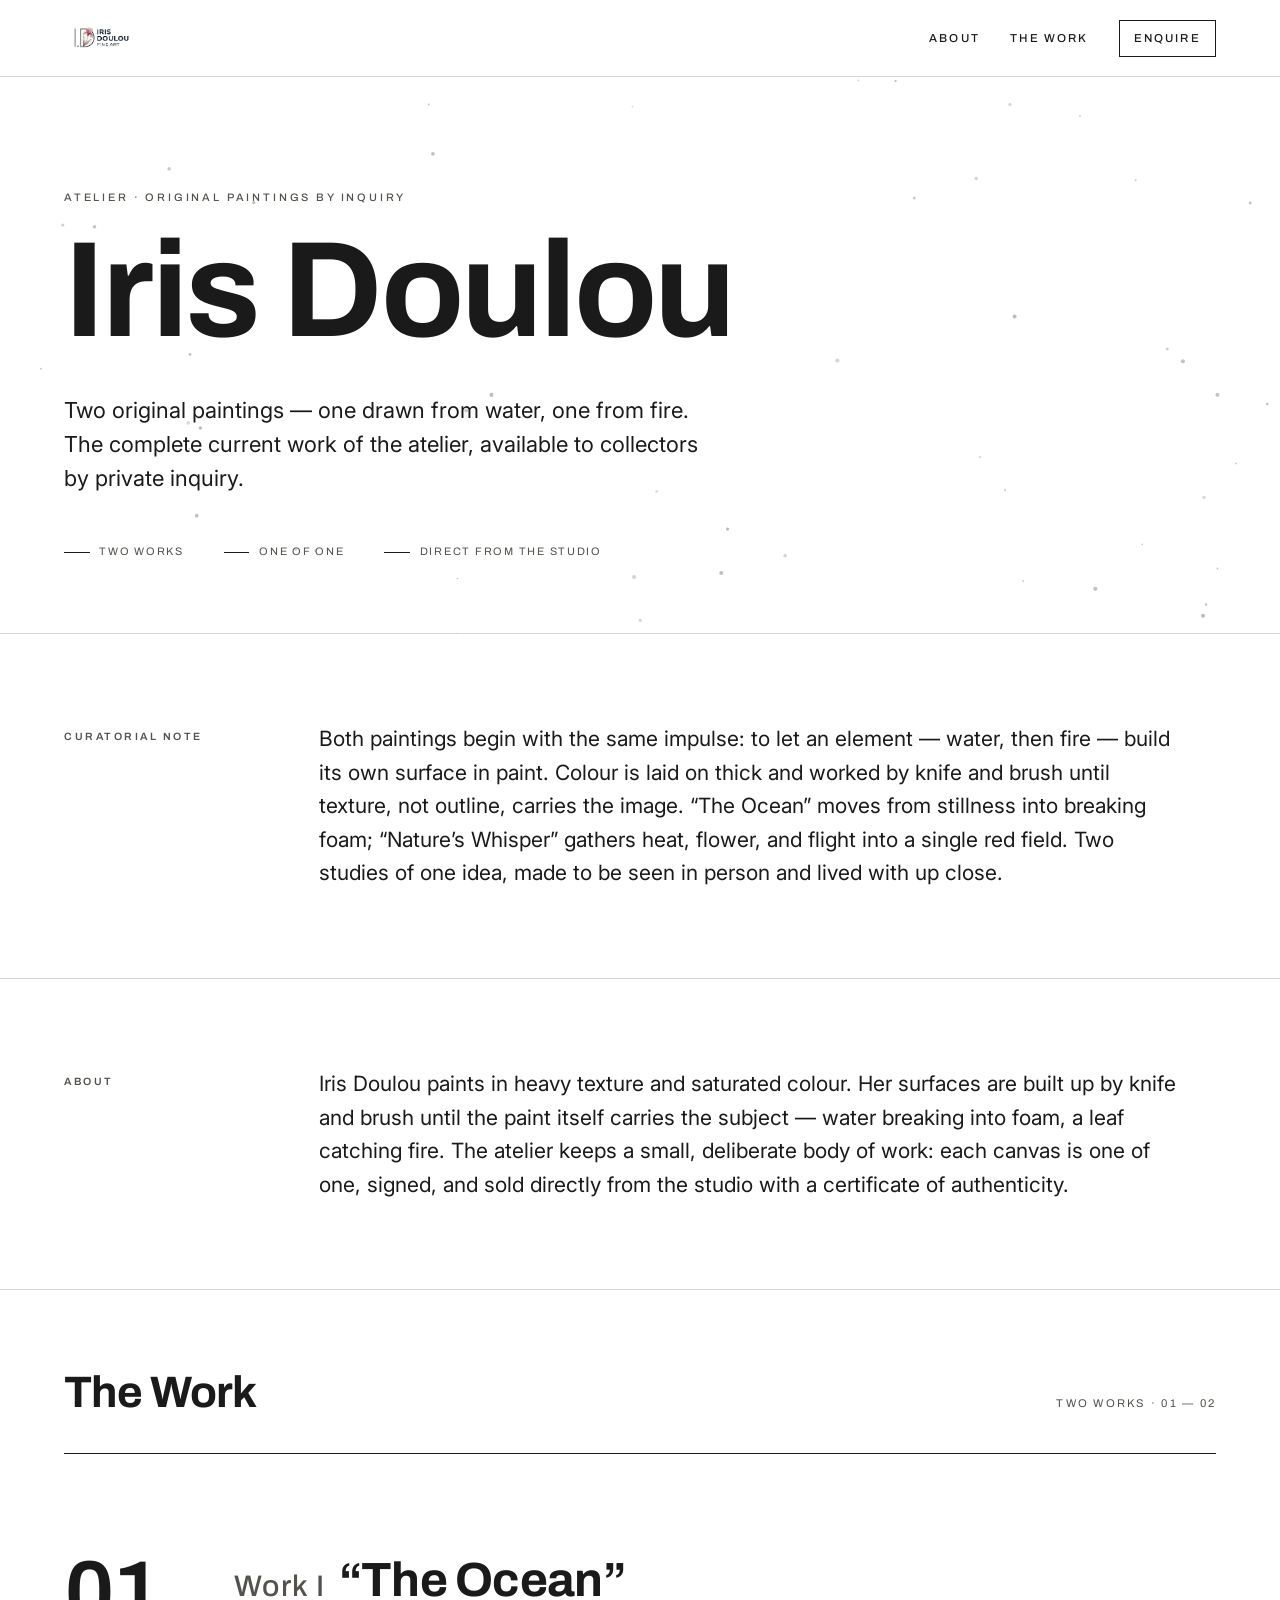
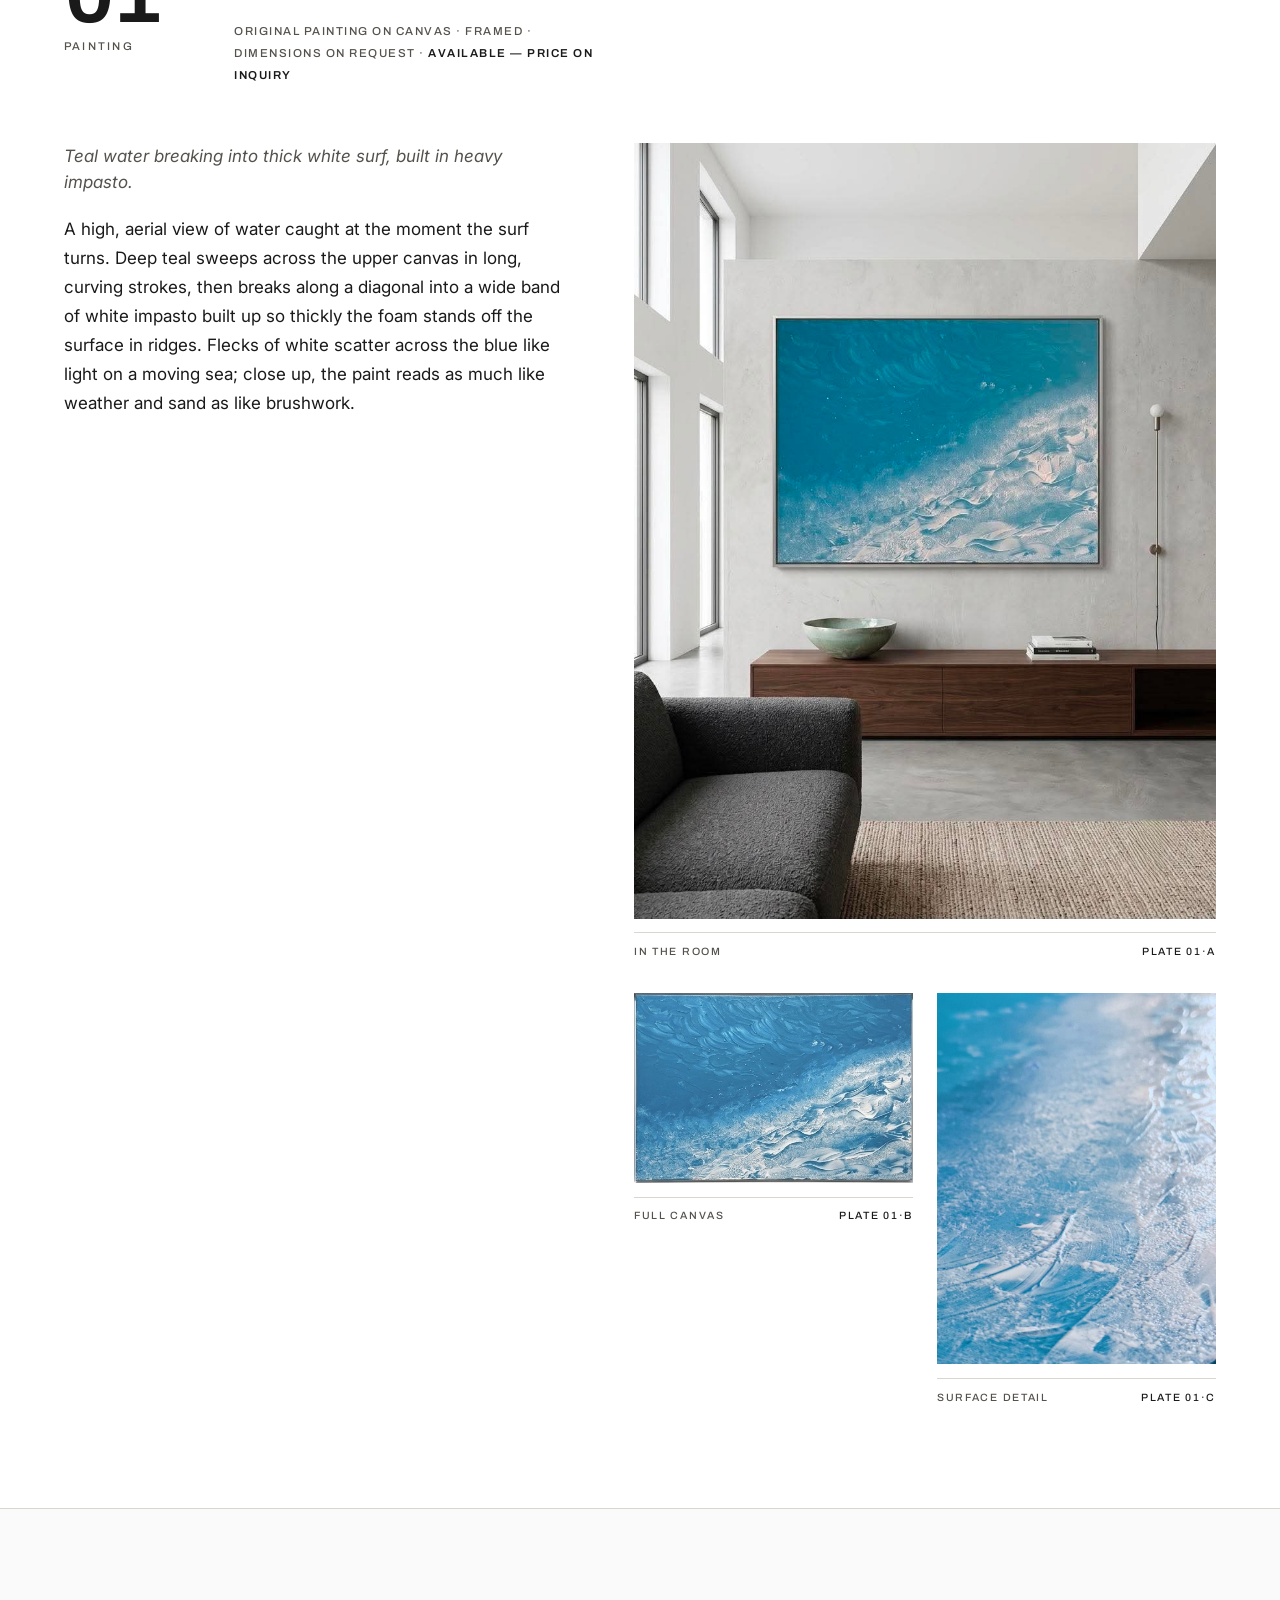
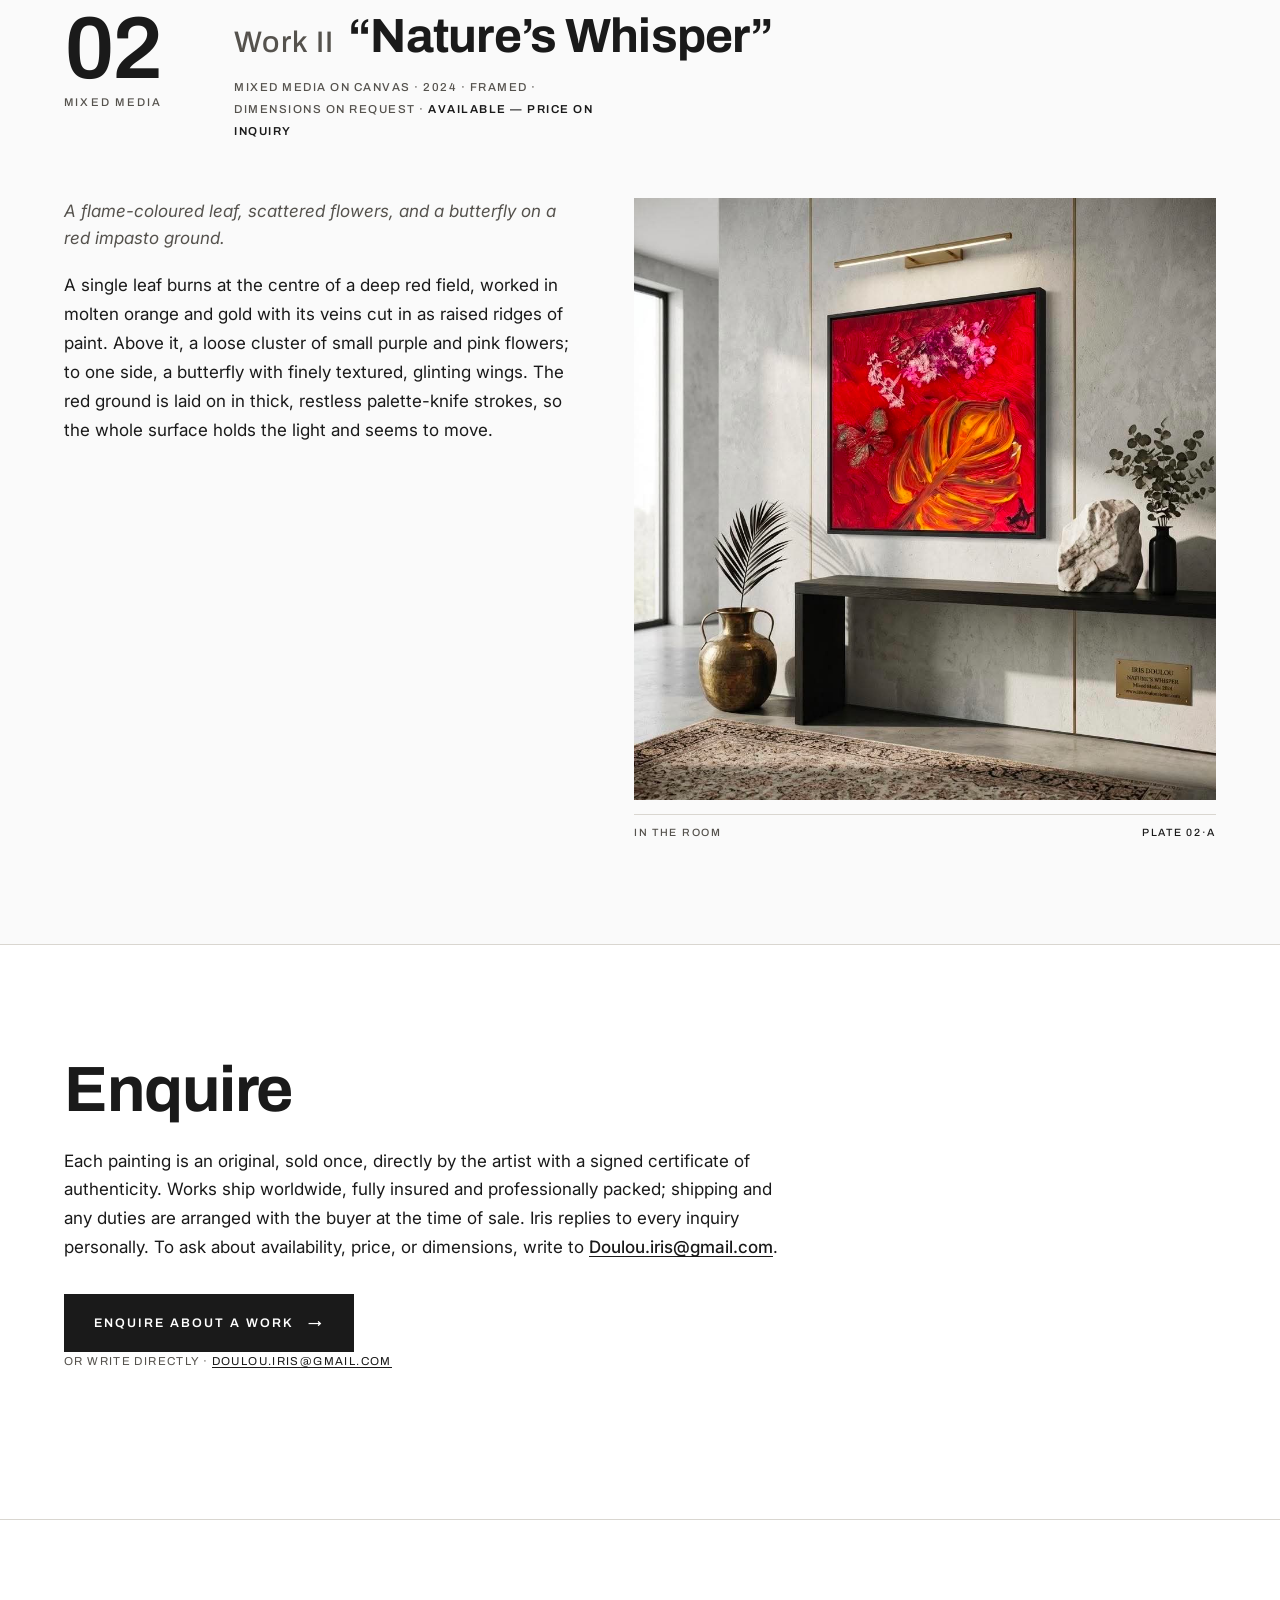
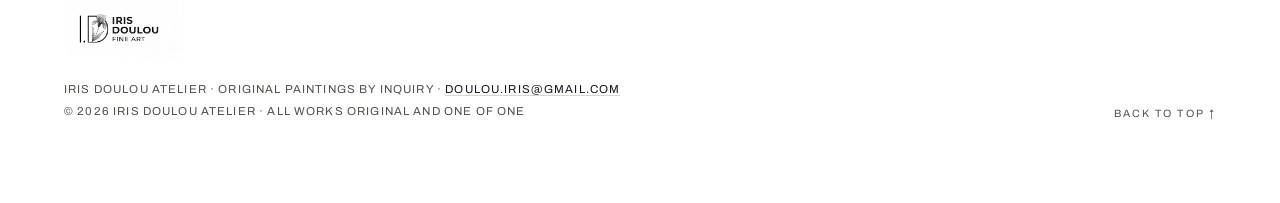
==== commit ccd0a9fd: "Use logo as header brand mark" ====
--- a/index.html
+++ b/index.html
@@ -29,8 +29,7 @@
 <header class="site-head">
   <div class="wrap site-head__inner">
     <a class="brand" href="#top" aria-label="Iris Doulou Atelier — home">
-      <span class="brand__name">Iris Doulou</span>
-      <span class="brand__sub">Atelier</span>
+      <img class="brand__logo" src="images/logo-mark.png" width="430" height="211" alt="">
     </a>
     <nav class="nav" aria-label="Primary">
       <a href="#about">About</a>
--- a/styles.css
+++ b/styles.css
@@ -72,7 +72,6 @@
                       eyebrows, data lines, captions and footer text
    ========================================================= */
 .skip,
-.brand__name,
 .nav,
 h1,
 .section-head h2,
@@ -82,7 +81,6 @@
 .enquire h2{
   font-family:var(--sans);
 }
-.brand__sub,
 .hero__kicker,
 .hero__meta,
 .label,
@@ -118,23 +116,15 @@
 }
 .brand{
   display:flex;
-  align-items:baseline;
-  gap:.85rem;
+  align-items:center;
   text-decoration:none;
   color:var(--ink);
 }
-.brand__name{
-  font-weight:700;
-  font-size:1.0625rem;
-  letter-spacing:.01em;
-  white-space:nowrap;
-}
-.brand__sub{
-  font-weight:500;
-  font-size:.62rem;
-  letter-spacing:.22em;
-}
-@media (max-width:560px){ .brand__sub{display:none} }
+.brand__logo{
+  height:2.5rem;
+  width:auto;
+  display:block;
+}
 
 .nav{
   display:flex;
@@ -182,7 +172,6 @@
   .nav a.nav--cta{padding:.5rem .65rem;letter-spacing:.08em}
 }
 @media (max-width:380px){
-  .brand__name{font-size:.9rem}
   .nav{gap:.45rem}
   .nav a{font-size:.55rem;letter-spacing:.03em}
   .nav a.nav--cta{padding:.42rem .55rem}
